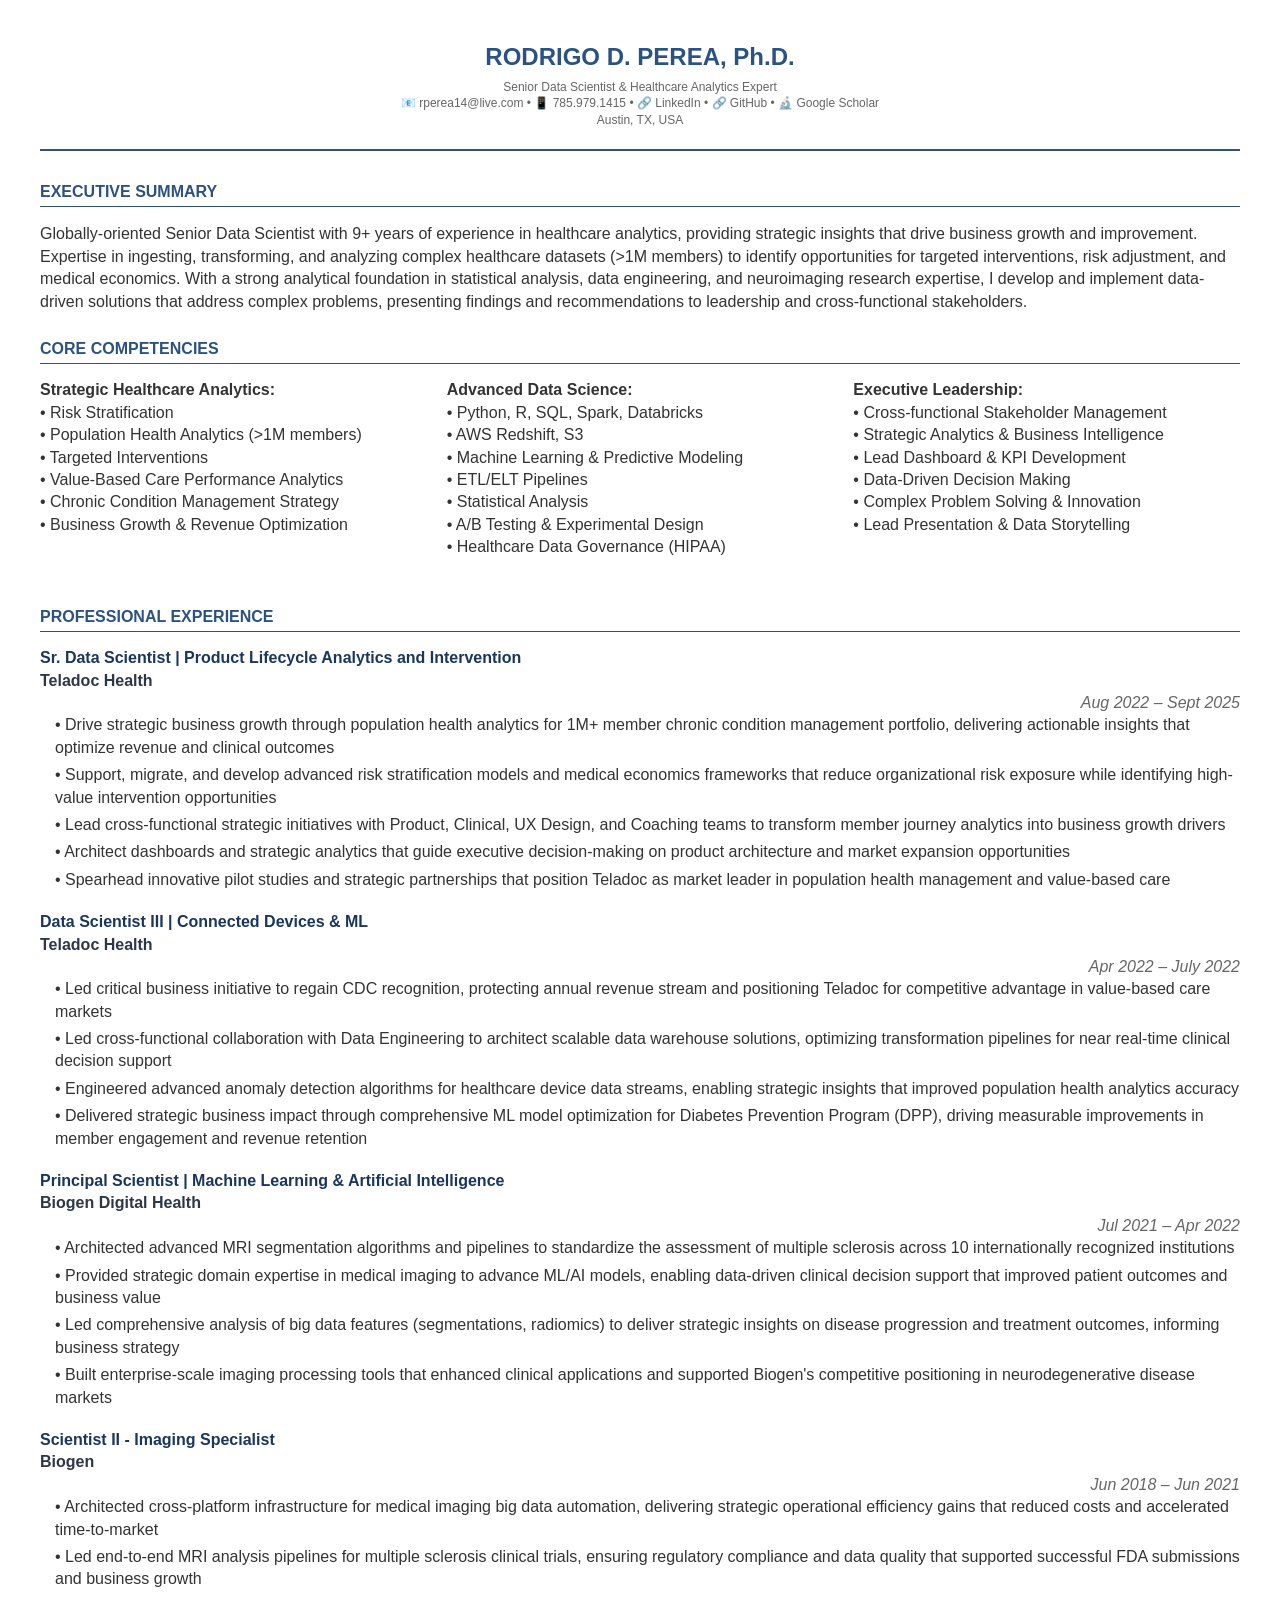
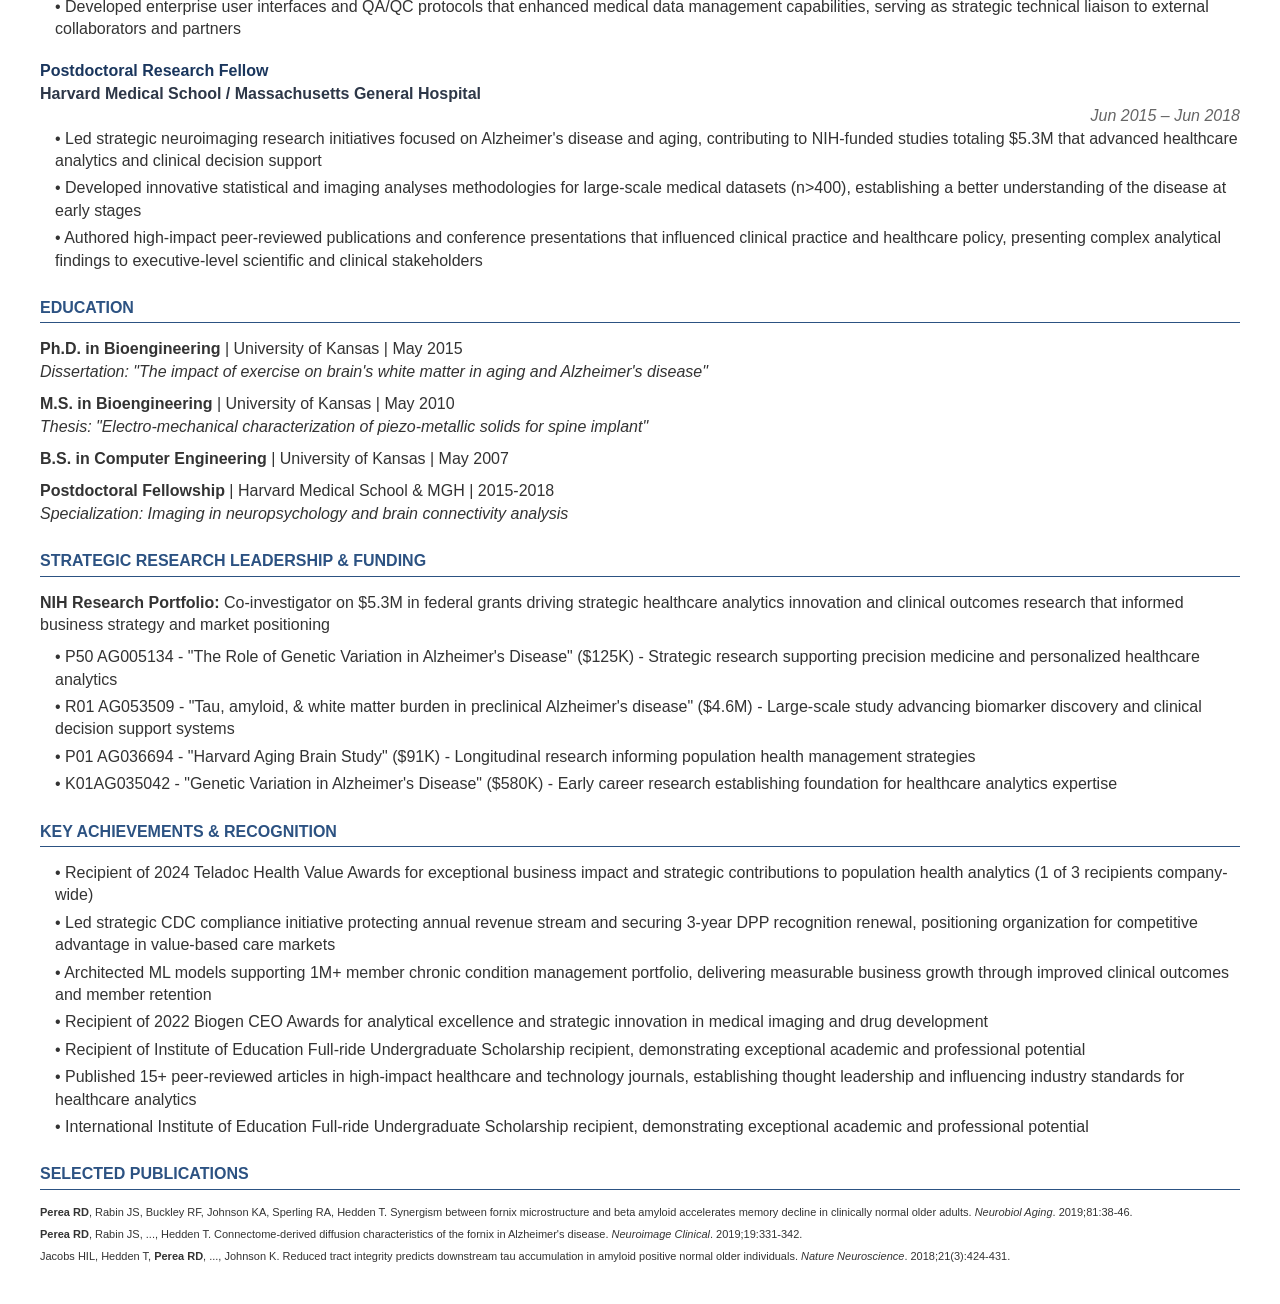
==== cv.html @ c9388a6c "Create cv.html" ====
<!DOCTYPE html>
<html>
<head>
    <meta charset="UTF-8">
    <style>
        body { font-family: Arial, sans-serif; margin: 40px; line-height: 1.4; color: #333; }
        .header { text-align: center; border-bottom: 2px solid #2c5282; padding-bottom: 20px; margin-bottom: 30px; }
        .name { font-size: 24px; font-weight: bold; color: #2c5282; margin-bottom: 5px; }
        .contact { font-size: 12px; color: #666; }
        .section { margin-bottom: 25px; }
        .section-title { font-size: 16px; font-weight: bold; color: #2c5282; border-bottom: 1px solid #2c5282; margin-bottom: 15px; padding-bottom: 3px; }
        .job-title { font-weight: bold; color: #1a365d; }
        .company { font-weight: bold; color: #2d3748; }
        .date { float: right; color: #666; font-style: italic; }
        .achievement { margin-left: 15px; margin-bottom: 5px; }
        .education-item { margin-bottom: 10px; }
        .skills-grid { display: flex; flex-wrap: wrap; gap: 20px; }
        .skill-category { flex: 1; min-width: 200px; }
    </style>
</head>
<body>
    <div class="header">
        <div class="name">RODRIGO D. PEREA, Ph.D.</div>
        <div class="contact">
            Senior Data Scientist & Healthcare Analytics Expert<br>
            📧 rperea14@live.com • 📱 785.979.1415 • <a href="https://www.linkedin.com/in/rperea" target="_blank" style="color: #666; text-decoration: none;">🔗 LinkedIn</a> • <a href="https://github.com/rperea14" target="_blank" style="color: #666; text-decoration: none;">🔗 GitHub</a> • <a href="https://scholar.google.com/citations?user=7rtswHUAAAAJ&hl=en" target="_blank" style="color: #666; text-decoration: none;">🔬 Google Scholar</a><br>
            Austin, TX, USA
        </div>
    </div>

    <div class="section">
        <div class="section-title">EXECUTIVE SUMMARY</div>
        <p>Globally-oriented Senior Data Scientist with 9+ years of experience in healthcare analytics, providing strategic insights that drive business growth and improvement. Expertise in ingesting, transforming, and analyzing complex healthcare datasets (>1M members) to identify opportunities for targeted interventions, risk adjustment, and medical economics. With a strong analytical foundation in statistical analysis, data engineering, and neuroimaging research expertise, I develop and implement data-driven solutions that address complex problems, presenting findings and recommendations to leadership and cross-functional stakeholders.</p>
    </div>

    <div class="section">
        <div class="section-title">CORE COMPETENCIES</div>
        <div class="skills-grid">
            <div class="skill-category">
                <strong>Strategic Healthcare Analytics:</strong><br>
                • Risk Stratification<br>
                • Population Health Analytics (>1M members)<br>
                • Targeted Interventions<br>
                • Value-Based Care Performance Analytics<br>
                • Chronic Condition Management Strategy<br>
                • Business Growth & Revenue Optimization
            </div>
            <div class="skill-category">
                <strong>Advanced Data Science:</strong><br>
                • Python, R, SQL, Spark, Databricks<br>
                • AWS Redshift, S3<br>
                • Machine Learning & Predictive Modeling<br>
                • ETL/ELT Pipelines<br>
                • Statistical Analysis<br>
                • A/B Testing & Experimental Design<br>
                • Healthcare Data Governance (HIPAA)
            </div>
            <div class="skill-category">
                <strong>Executive Leadership:</strong><br>
                • Cross-functional Stakeholder Management<br>
                • Strategic Analytics & Business Intelligence<br>
                • Lead Dashboard & KPI Development<br>
                • Data-Driven Decision Making<br>
                • Complex Problem Solving & Innovation<br>
                • Lead Presentation & Data Storytelling
            </div>
        </div>
        <br></vr>
    </div>

    <div class="section">
        <div class="section-title">PROFESSIONAL EXPERIENCE</div>

        <div style="margin-bottom: 20px;">
            <div class="job-title">Sr. Data Scientist | Product Lifecycle Analytics and Intervention</div>
            <div class="company">Teladoc Health</div>
            <div class="date">Aug 2022 – Sept 2025</div>
            <div style="clear: both;"></div>
            <div class="achievement">• Drive strategic business growth through population health analytics for 1M+ member chronic condition management portfolio, delivering actionable insights that optimize revenue and clinical outcomes</div>
            <div class="achievement">• Support, migrate, and develop advanced risk stratification models and medical economics frameworks that reduce organizational risk exposure while identifying high-value intervention opportunities</div>
            <div class="achievement">• Lead cross-functional strategic initiatives with Product, Clinical, UX Design, and Coaching teams to transform member journey analytics into business growth drivers</div>
            <div class="achievement">• Architect dashboards and strategic analytics that guide executive decision-making on product architecture and market expansion opportunities</div>
            <div class="achievement">• Spearhead innovative pilot studies and strategic partnerships that position Teladoc as market leader in population health management and value-based care</div>
        </div>

        <div style="margin-bottom: 20px;">
            <div class="job-title">Data Scientist III | Connected Devices & ML</div>
            <div class="company">Teladoc Health</div>
            <div class="date">Apr 2022 – July 2022</div>
            <div style="clear: both;"></div>
            <div class="achievement">• Led critical business initiative to regain CDC recognition, protecting annual revenue stream and positioning Teladoc for competitive advantage in value-based care markets</div>
            <div class="achievement">• Led cross-functional collaboration with Data Engineering to architect scalable data warehouse solutions, optimizing transformation pipelines for near real-time clinical decision support</div>
            <div class="achievement">• Engineered advanced anomaly detection algorithms for healthcare device data streams, enabling strategic insights that improved population health analytics accuracy</div>
            <div class="achievement">• Delivered strategic business impact through comprehensive ML model optimization for Diabetes Prevention Program (DPP), driving measurable improvements in member engagement and revenue retention</div>
        </div>

        <div style="margin-bottom: 20px;">
            <div class="job-title">Principal Scientist | Machine Learning & Artificial Intelligence</div>
            <div class="company">Biogen Digital Health</div>
            <div class="date">Jul 2021 – Apr 2022</div>
            <div style="clear: both;"></div>
            <div class="achievement">• Architected advanced MRI segmentation algorithms and pipelines to standardize the assessment of multiple sclerosis across 10 internationally recognized institutions</div>
            <div class="achievement">• Provided strategic domain expertise in medical imaging to advance ML/AI models, enabling data-driven clinical decision support that improved patient outcomes and business value</div>
            <div class="achievement">• Led comprehensive analysis of big data features (segmentations, radiomics) to deliver strategic insights on disease progression and treatment outcomes, informing business strategy</div>
            <div class="achievement">• Built enterprise-scale imaging processing tools that enhanced clinical applications and supported Biogen's competitive positioning in neurodegenerative disease markets</div>
        </div>

        <div style="margin-bottom: 20px;">
            <div class="job-title">Scientist II - Imaging Specialist</div>
            <div class="company">Biogen</div>
            <div class="date">Jun 2018 – Jun 2021</div>
            <div style="clear: both;"></div>
            <div class="achievement">• Architected cross-platform infrastructure for medical imaging big data automation, delivering strategic operational efficiency gains that reduced costs and accelerated time-to-market</div>
            <div class="achievement">• Led end-to-end MRI analysis pipelines for multiple sclerosis clinical trials, ensuring regulatory compliance and data quality that supported successful FDA submissions and business growth</div>
            <div class="achievement">• Developed enterprise user interfaces and QA/QC protocols that enhanced medical data management capabilities, serving as strategic technical liaison to external collaborators and partners</div>
        </div>

        <div style="margin-bottom: 20px;">
            <div class="job-title">Postdoctoral Research Fellow</div>
            <div class="company">Harvard Medical School / Massachusetts General Hospital</div>
            <div class="date">Jun 2015 – Jun 2018</div>
            <div style="clear: both;"></div>
            <div class="achievement">• Led strategic neuroimaging research initiatives focused on Alzheimer's disease and aging, contributing to NIH-funded studies totaling $5.3M that advanced healthcare analytics and clinical decision support</div>
            <div class="achievement">• Developed innovative statistical and imaging analyses methodologies for large-scale medical datasets (n>400), establishing a better understanding of the disease at early stages</div>
            <div class="achievement">• Authored high-impact peer-reviewed publications and conference presentations that influenced clinical practice and healthcare policy, presenting complex analytical findings to executive-level scientific and clinical stakeholders</div>
        </div>
    </div>

    <div class="section">
        <div class="section-title">EDUCATION</div>
        <div class="education-item">
            <strong>Ph.D. in Bioengineering</strong> | University of Kansas | May 2015<br>
            <em>Dissertation: "The impact of exercise on brain's white matter in aging and Alzheimer's disease"</em>
        </div>
        <div class="education-item">
            <strong>M.S. in Bioengineering</strong> | University of Kansas | May 2010<br>
            <em>Thesis: "Electro-mechanical characterization of piezo-metallic solids for spine implant"</em>
        </div>
        <div class="education-item">
            <strong>B.S. in Computer Engineering</strong> | University of Kansas | May 2007
        </div>
        <div class="education-item">
            <strong>Postdoctoral Fellowship</strong> | Harvard Medical School & MGH | 2015-2018<br>
            <em>Specialization: Imaging in neuropsychology and brain connectivity analysis</em>
        </div>
    </div>

    <div class="section">
        <div class="section-title">STRATEGIC RESEARCH LEADERSHIP & FUNDING</div>
        <div style="margin-bottom: 10px;">
            <strong>NIH Research Portfolio:</strong> Co-investigator on $5.3M in federal grants driving strategic healthcare analytics innovation and clinical outcomes research that informed business strategy and market positioning
        </div>
        <div class="achievement">• P50 AG005134 - "The Role of Genetic Variation in Alzheimer's Disease" ($125K) - Strategic research supporting precision medicine and personalized healthcare analytics</div>
        <div class="achievement">• R01 AG053509 - "Tau, amyloid, & white matter burden in preclinical Alzheimer's disease" ($4.6M) - Large-scale study advancing biomarker discovery and clinical decision support systems</div>
        <div class="achievement">• P01 AG036694 - "Harvard Aging Brain Study" ($91K) - Longitudinal research informing population health management strategies</div>
        <div class="achievement">• K01AG035042 - "Genetic Variation in Alzheimer's Disease" ($580K) - Early career research establishing foundation for healthcare analytics expertise</div>
    </div>

    <div class="section">
        <div class="section-title">KEY ACHIEVEMENTS & RECOGNITION</div>
        <div class="achievement">• Recipient of 2024 Teladoc Health Value Awards for exceptional business impact and strategic contributions to population health analytics (1 of 3 recipients company-wide)</div>
        <div class="achievement">• Led strategic CDC compliance initiative protecting annual revenue stream and securing 3-year DPP recognition renewal, positioning organization for competitive advantage in value-based care markets</div>
        <div class="achievement">• Architected ML models supporting 1M+ member chronic condition management portfolio, delivering measurable business growth through improved clinical outcomes and member retention</div>
        <div class="achievement">• Recipient of 2022 Biogen CEO Awards for analytical excellence and strategic innovation in medical imaging and drug development</div>
        <div class="achievement">• Recipient of  Institute of Education Full-ride Undergraduate Scholarship recipient, demonstrating exceptional academic and professional potential</div>
        <div class="achievement">• Published 15+ peer-reviewed articles in high-impact healthcare and technology journals, establishing thought leadership and influencing industry standards for healthcare analytics</div>        
        <div class="achievement">• International Institute of Education Full-ride Undergraduate Scholarship recipient, demonstrating exceptional academic and professional potential</div>
    </div>

    <div class="section">
        <div class="section-title">SELECTED PUBLICATIONS</div>
        <div style="font-size: 11px; line-height: 1.3;">
            <div style="margin-bottom: 8px;"> <strong>Perea RD</strong>, Rabin JS, Buckley RF, Johnson KA, Sperling RA, Hedden T. Synergism between fornix microstructure and beta amyloid accelerates memory decline in clinically normal older adults. <em>Neurobiol Aging</em>. 2019;81:38-46.</div>
            <div style="margin-bottom: 8px;"><strong>Perea RD</strong>, Rabin JS, ..., Hedden T. Connectome-derived diffusion characteristics of the fornix in Alzheimer's disease. <em>Neuroimage Clinical</em>. 2019;19:331-342.</div>
            <div style="margin-bottom: 8px;">Jacobs HIL, Hedden T, <strong>Perea RD</strong>, ..., Johnson K. Reduced tract integrity predicts downstream tau accumulation in amyloid positive normal older individuals. <em>Nature Neuroscience</em>. 2018;21(3):424-431.</div>
        </div>
    </div>

</body>
</html>
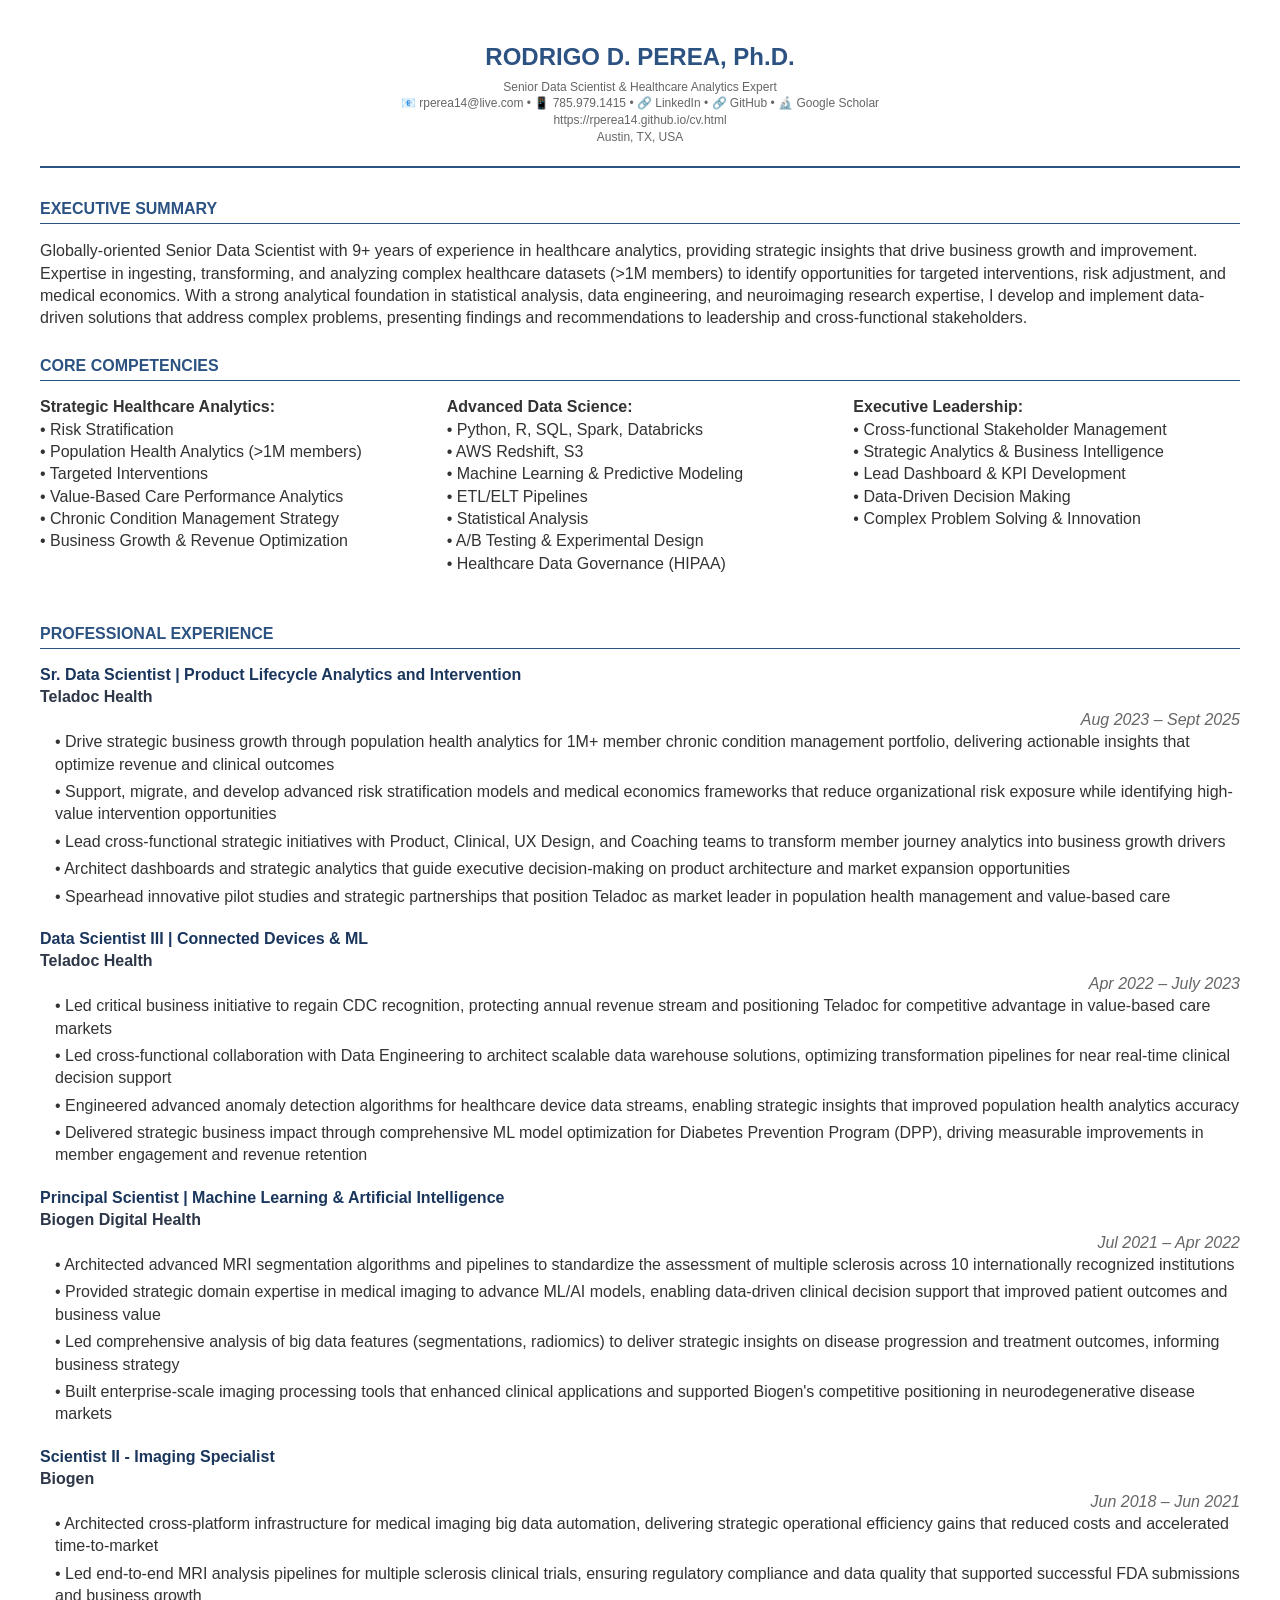
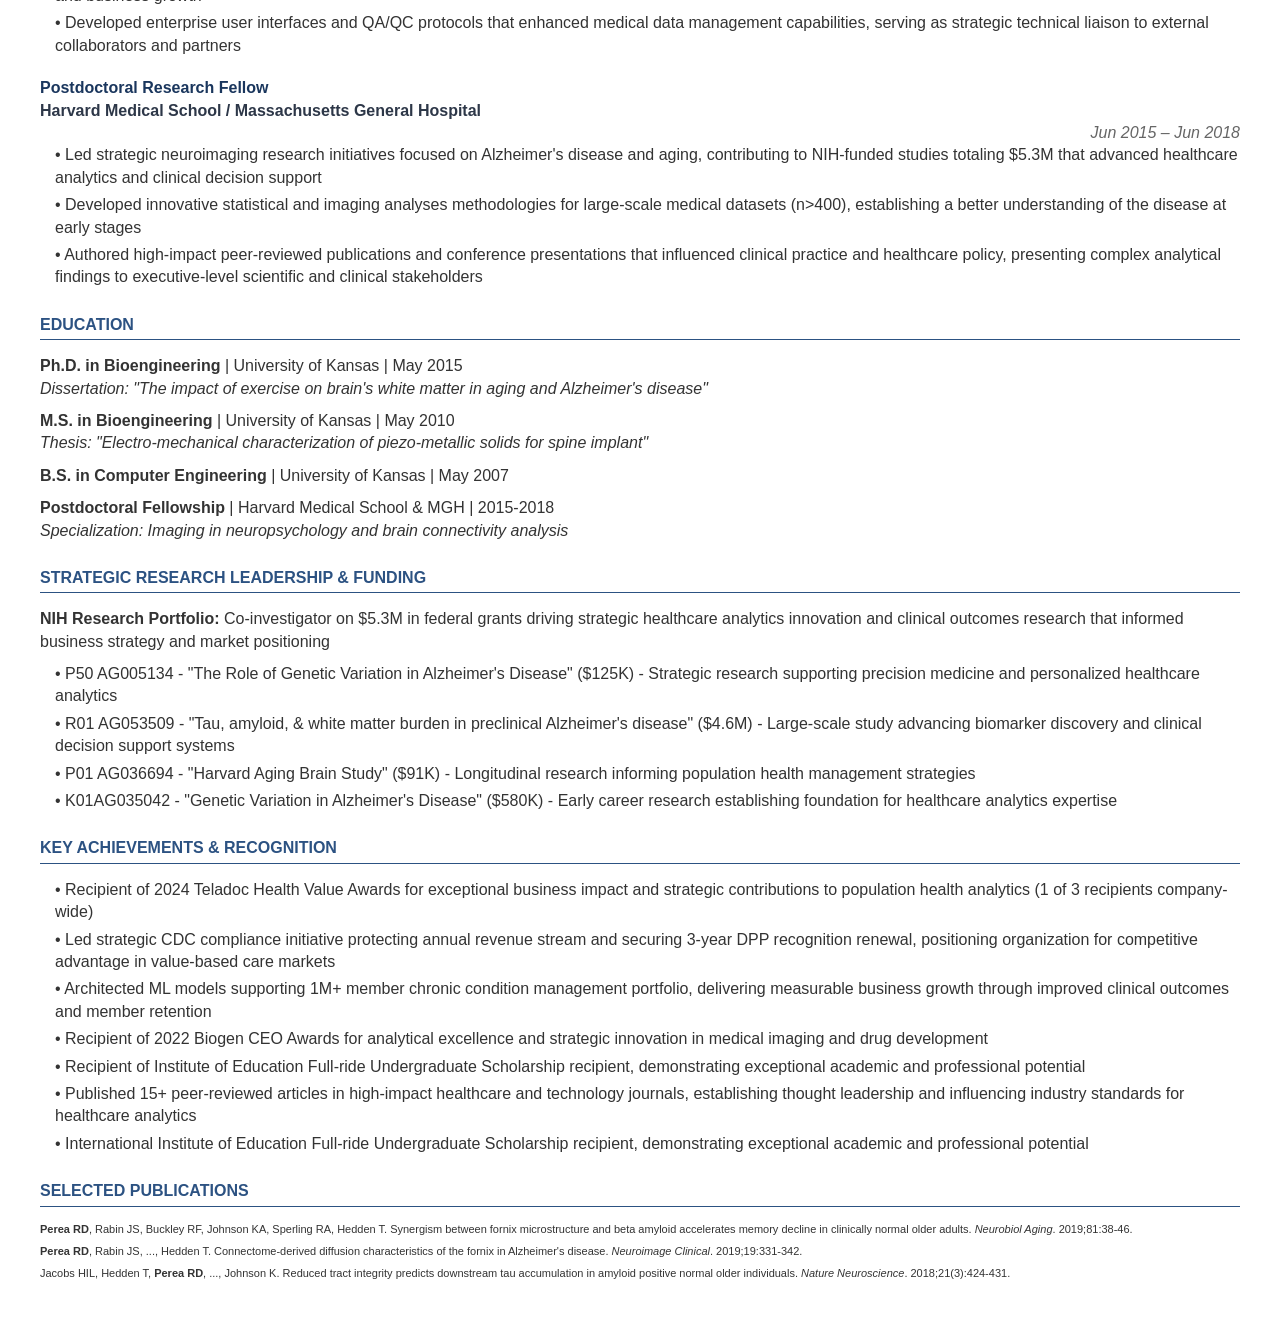
==== commit e38c50c0: "Update cv.html" ====
--- a/cv.html
+++ b/cv.html
@@ -24,7 +24,7 @@
         <div class="contact">
             Senior Data Scientist & Healthcare Analytics Expert<br>
             📧 rperea14@live.com • 📱 785.979.1415 • <a href="https://www.linkedin.com/in/rperea" target="_blank" style="color: #666; text-decoration: none;">🔗 LinkedIn</a> • <a href="https://github.com/rperea14" target="_blank" style="color: #666; text-decoration: none;">🔗 GitHub</a> • <a href="https://scholar.google.com/citations?user=7rtswHUAAAAJ&hl=en" target="_blank" style="color: #666; text-decoration: none;">🔬 Google Scholar</a><br>
-            Austin, TX, USA
+            https://rperea14.github.io/cv.html <br> Austin, TX, USA
         </div>
     </div>
 
@@ -62,7 +62,6 @@
                 • Lead Dashboard & KPI Development<br>
                 • Data-Driven Decision Making<br>
                 • Complex Problem Solving & Innovation<br>
-                • Lead Presentation & Data Storytelling
             </div>
         </div>
         <br></vr>
@@ -74,7 +73,7 @@
         <div style="margin-bottom: 20px;">
             <div class="job-title">Sr. Data Scientist | Product Lifecycle Analytics and Intervention</div>
             <div class="company">Teladoc Health</div>
-            <div class="date">Aug 2022 – Sept 2025</div>
+            <div class="date">Aug 2023 – Sept 2025</div>
             <div style="clear: both;"></div>
             <div class="achievement">• Drive strategic business growth through population health analytics for 1M+ member chronic condition management portfolio, delivering actionable insights that optimize revenue and clinical outcomes</div>
             <div class="achievement">• Support, migrate, and develop advanced risk stratification models and medical economics frameworks that reduce organizational risk exposure while identifying high-value intervention opportunities</div>
@@ -86,7 +85,7 @@
         <div style="margin-bottom: 20px;">
             <div class="job-title">Data Scientist III | Connected Devices & ML</div>
             <div class="company">Teladoc Health</div>
-            <div class="date">Apr 2022 – July 2022</div>
+            <div class="date">Apr 2022 – July 2023</div>
             <div style="clear: both;"></div>
             <div class="achievement">• Led critical business initiative to regain CDC recognition, protecting annual revenue stream and positioning Teladoc for competitive advantage in value-based care markets</div>
             <div class="achievement">• Led cross-functional collaboration with Data Engineering to architect scalable data warehouse solutions, optimizing transformation pipelines for near real-time clinical decision support</div>
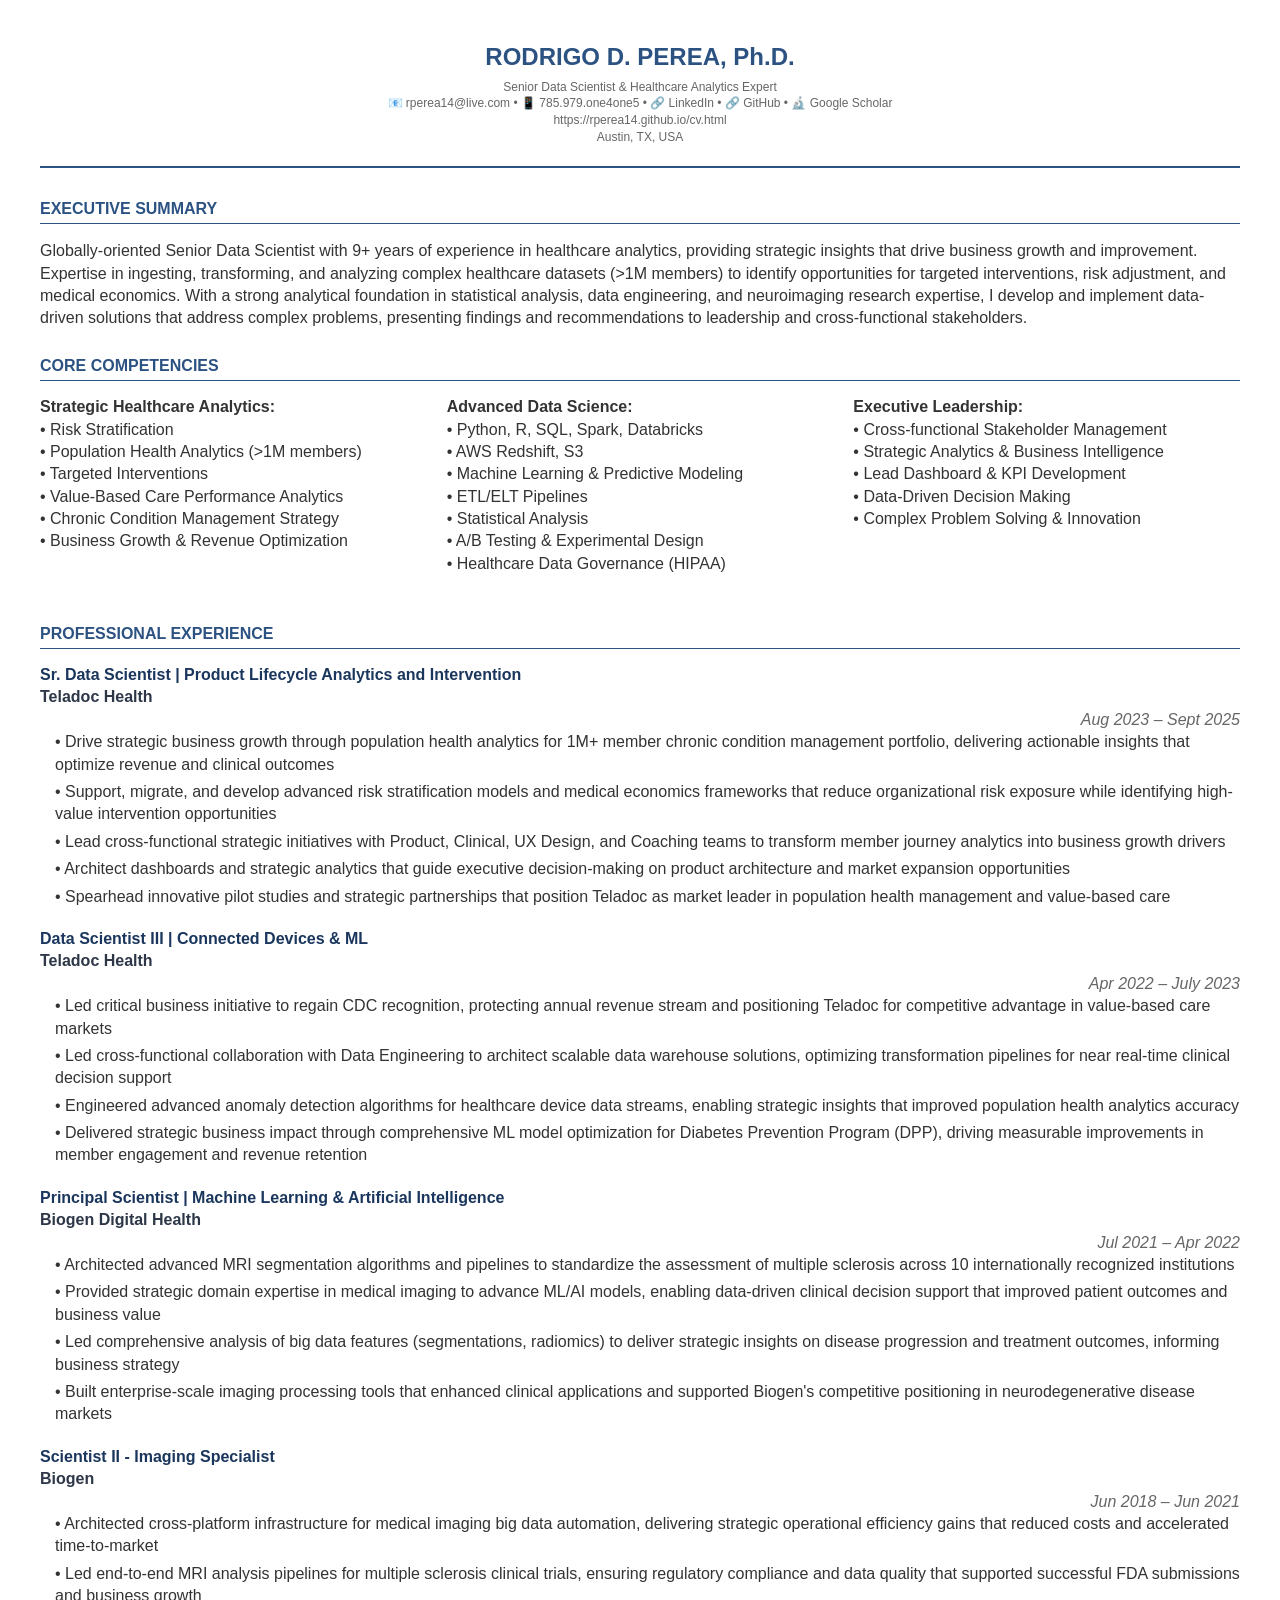
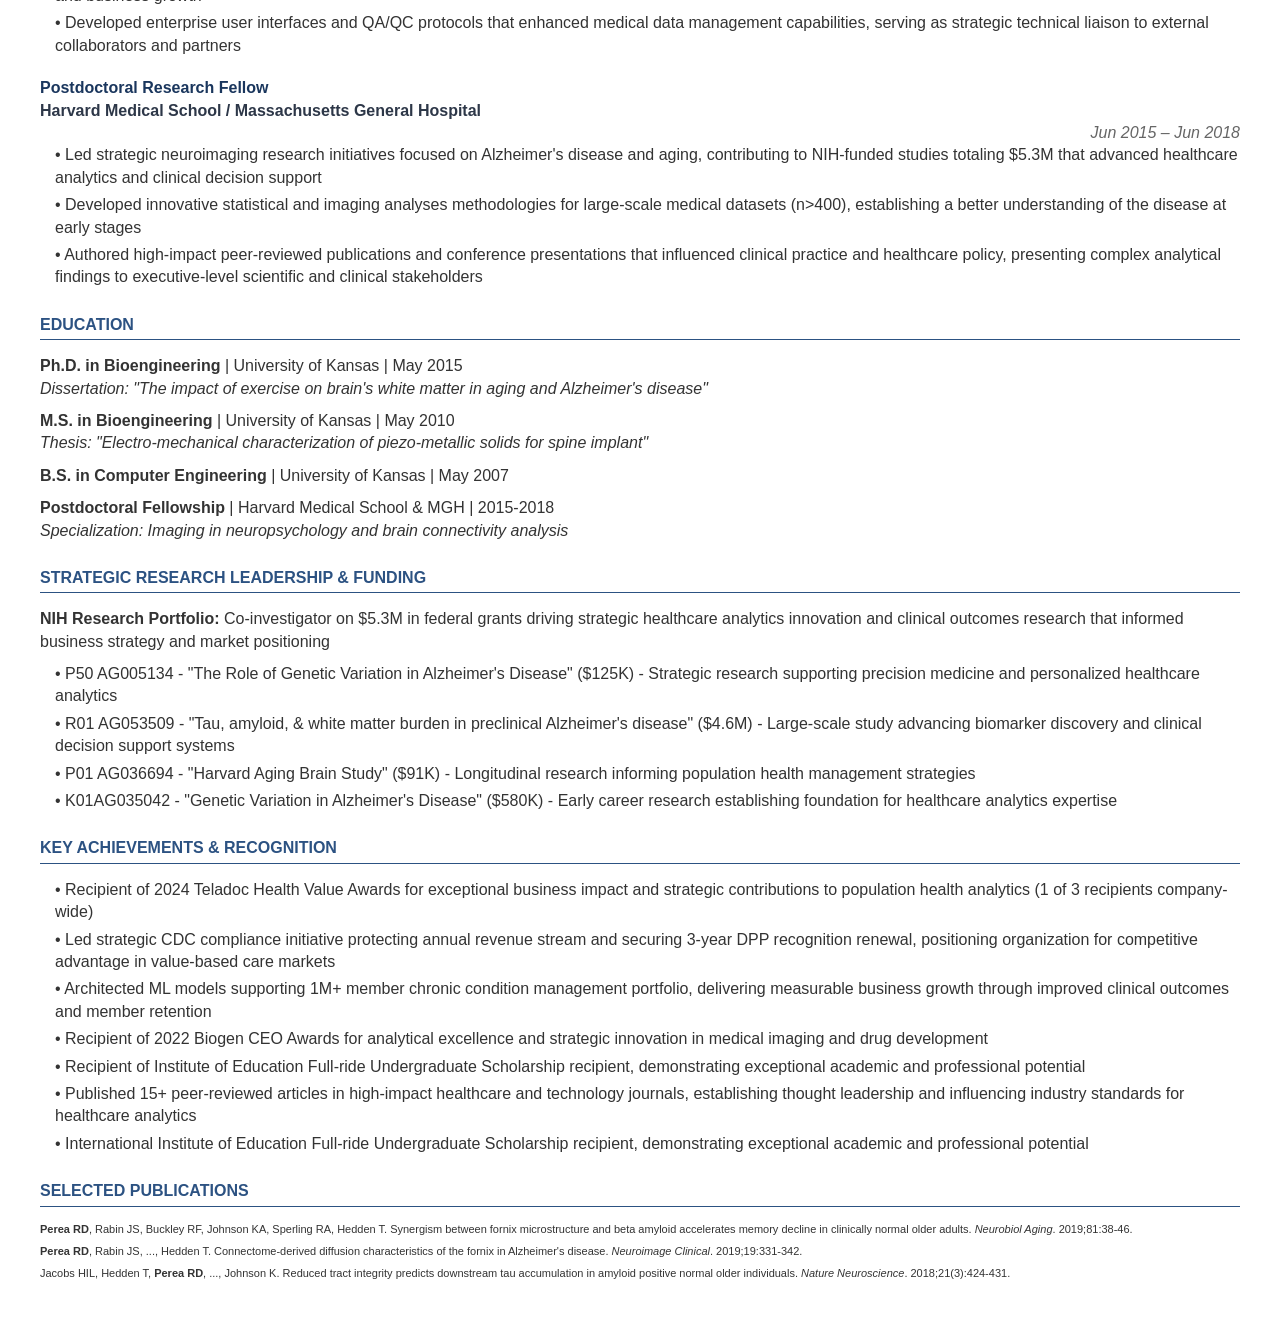
==== commit 7c717593: "added pdf mod phonenumber" ====
--- a/cv.html
+++ b/cv.html
@@ -23,7 +23,7 @@
         <div class="name">RODRIGO D. PEREA, Ph.D.</div>
         <div class="contact">
             Senior Data Scientist & Healthcare Analytics Expert<br>
-            📧 rperea14@live.com • 📱 785.979.1415 • <a href="https://www.linkedin.com/in/rperea" target="_blank" style="color: #666; text-decoration: none;">🔗 LinkedIn</a> • <a href="https://github.com/rperea14" target="_blank" style="color: #666; text-decoration: none;">🔗 GitHub</a> • <a href="https://scholar.google.com/citations?user=7rtswHUAAAAJ&hl=en" target="_blank" style="color: #666; text-decoration: none;">🔬 Google Scholar</a><br>
+            📧 rperea14@live.com • 📱 785.979.one4one5 • <a href="https://www.linkedin.com/in/rperea" target="_blank" style="color: #666; text-decoration: none;">🔗 LinkedIn</a> • <a href="https://github.com/rperea14" target="_blank" style="color: #666; text-decoration: none;">🔗 GitHub</a> • <a href="https://scholar.google.com/citations?user=7rtswHUAAAAJ&hl=en" target="_blank" style="color: #666; text-decoration: none;">🔬 Google Scholar</a><br>
             https://rperea14.github.io/cv.html <br> Austin, TX, USA
         </div>
     </div>
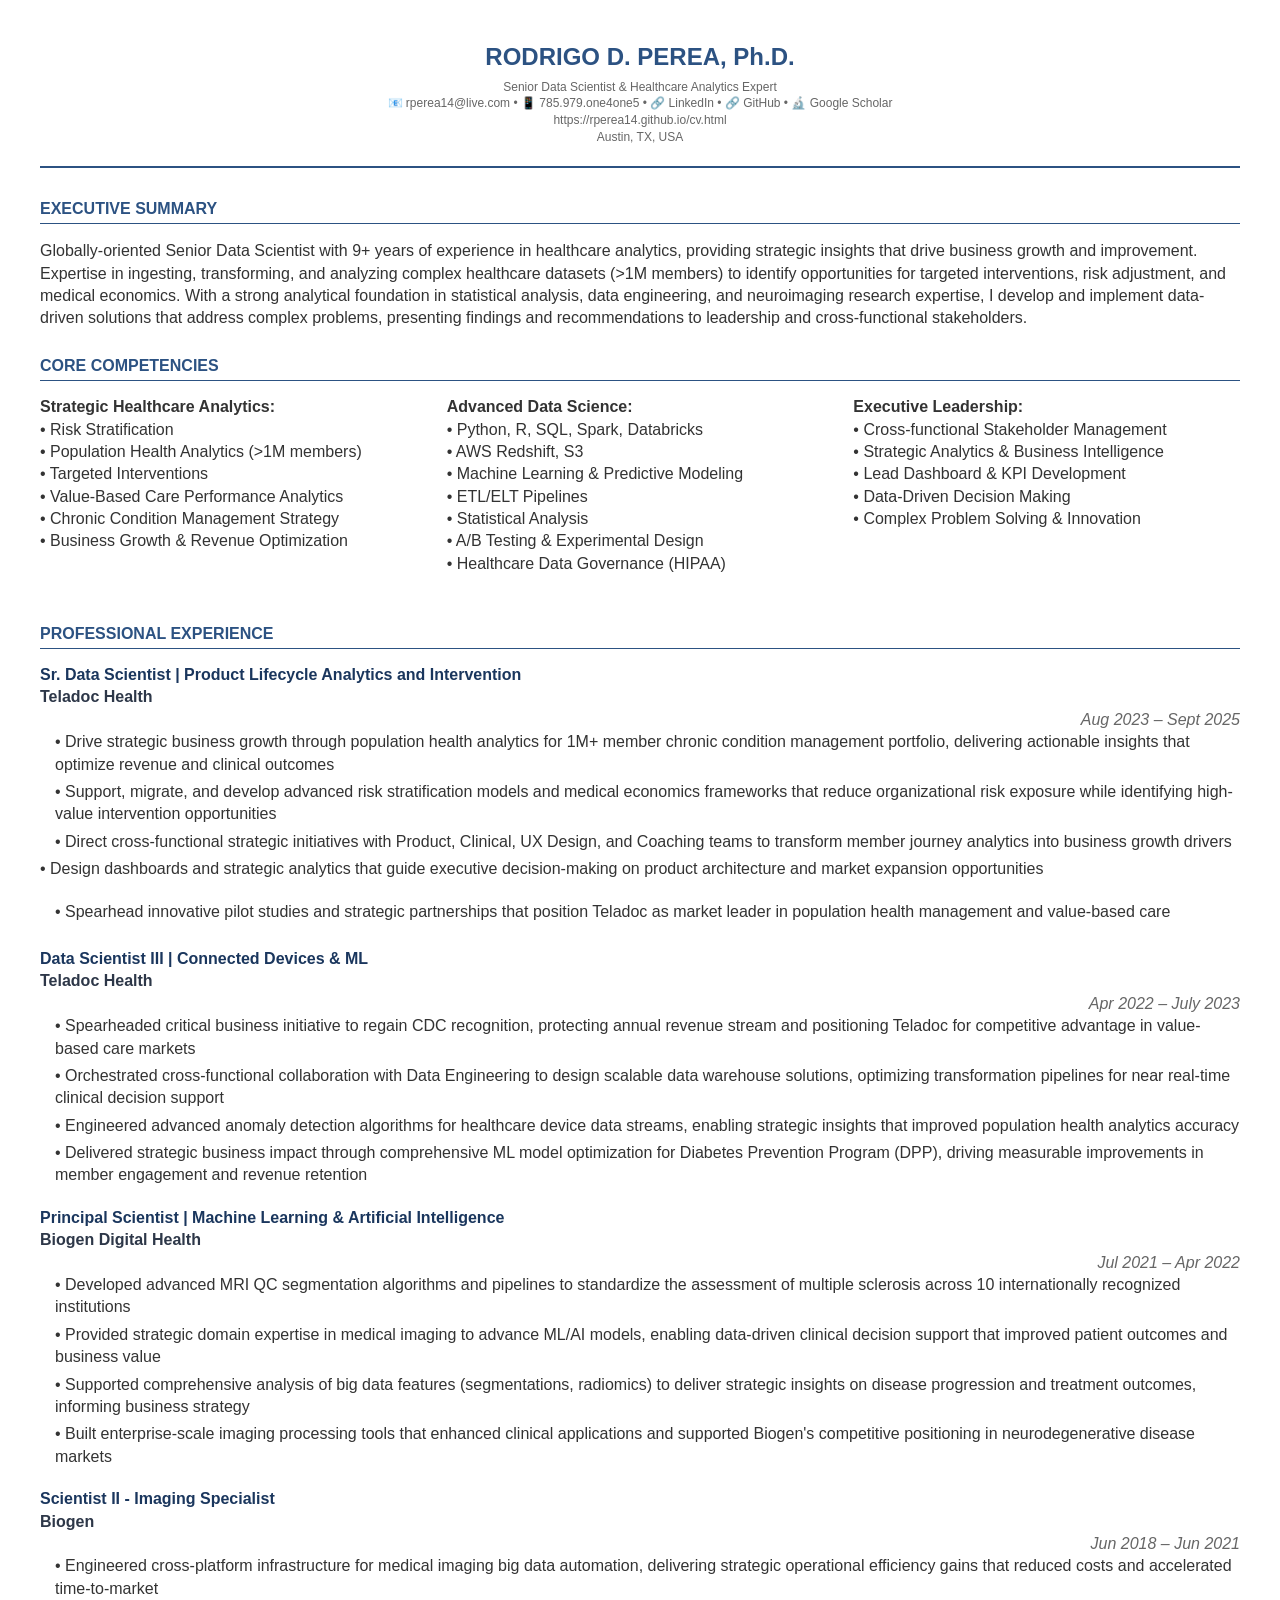
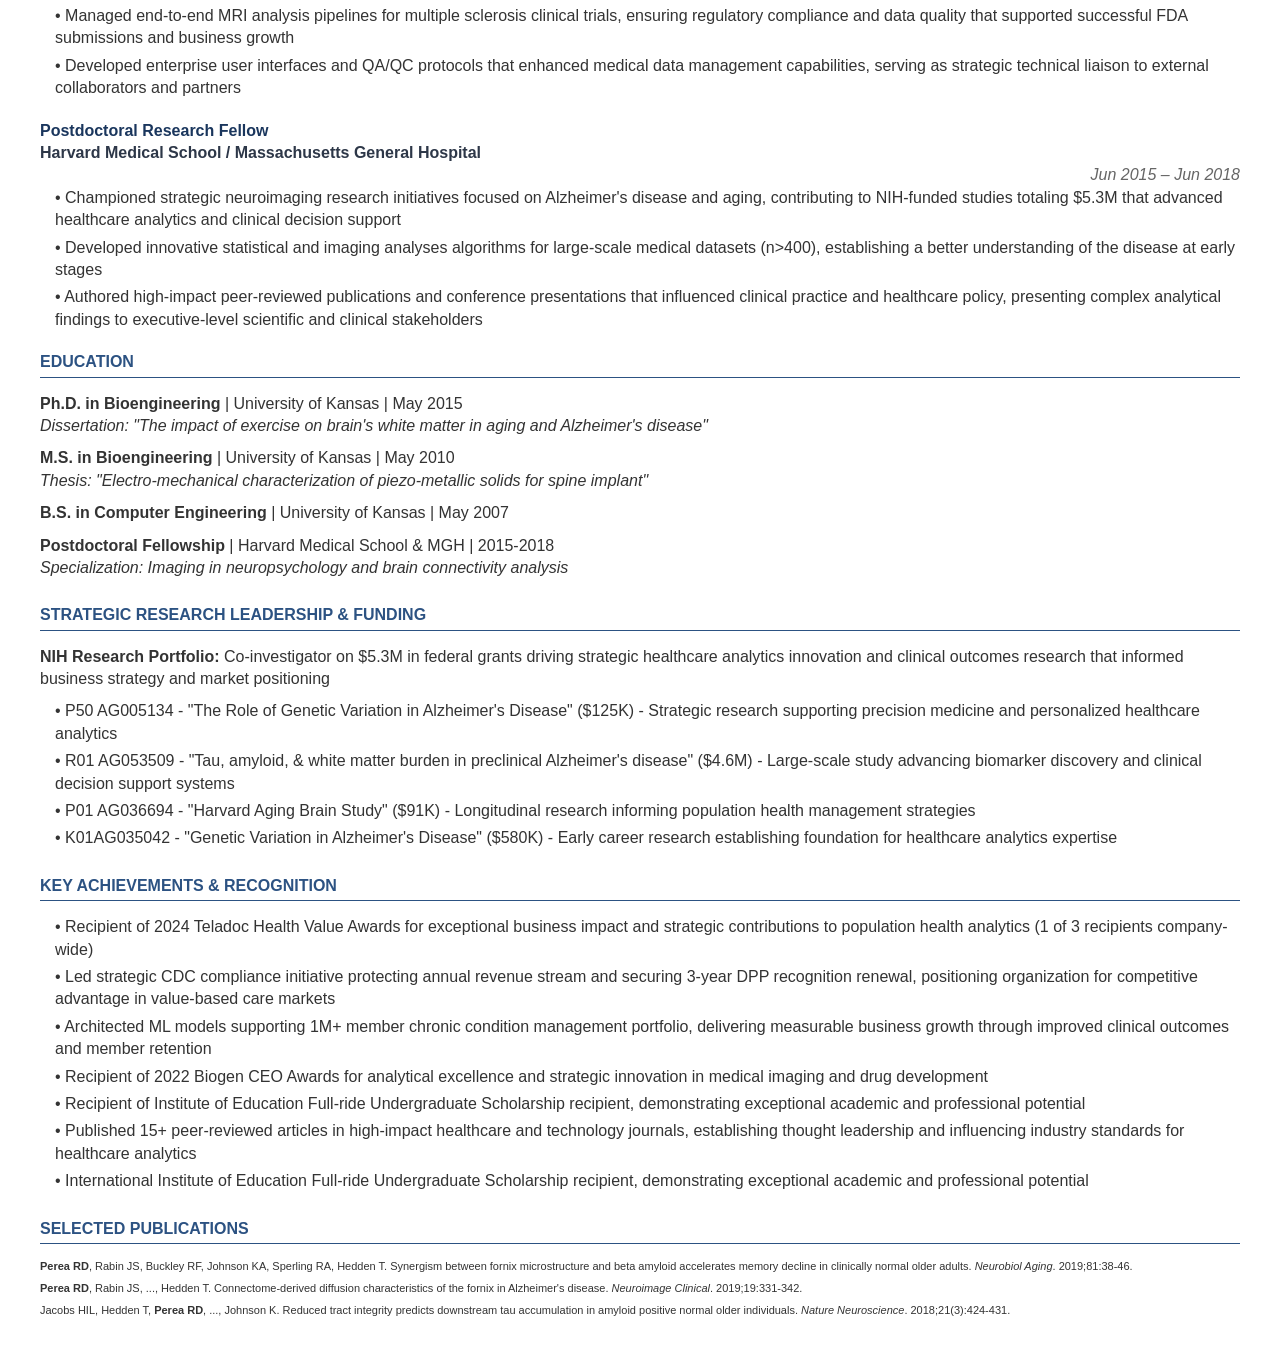
==== commit dd51cf3e: "Update cv.html" ====
--- a/cv.html
+++ b/cv.html
@@ -77,8 +77,8 @@
             <div style="clear: both;"></div>
             <div class="achievement">• Drive strategic business growth through population health analytics for 1M+ member chronic condition management portfolio, delivering actionable insights that optimize revenue and clinical outcomes</div>
             <div class="achievement">• Support, migrate, and develop advanced risk stratification models and medical economics frameworks that reduce organizational risk exposure while identifying high-value intervention opportunities</div>
-            <div class="achievement">• Lead cross-functional strategic initiatives with Product, Clinical, UX Design, and Coaching teams to transform member journey analytics into business growth drivers</div>
-            <div class="achievement">• Architect dashboards and strategic analytics that guide executive decision-making on product architecture and market expansion opportunities</div>
+            <div class="achievement">• Direct cross-functional strategic initiatives with Product, Clinical, UX Design, and Coaching teams to transform member journey analytics into business growth drivers</div>
+            <parameter name="achievement">• Design dashboards and strategic analytics that guide executive decision-making on product architecture and market expansion opportunities</div>
             <div class="achievement">• Spearhead innovative pilot studies and strategic partnerships that position Teladoc as market leader in population health management and value-based care</div>
         </div>
 
@@ -87,8 +87,8 @@
             <div class="company">Teladoc Health</div>
             <div class="date">Apr 2022 – July 2023</div>
             <div style="clear: both;"></div>
-            <div class="achievement">• Led critical business initiative to regain CDC recognition, protecting annual revenue stream and positioning Teladoc for competitive advantage in value-based care markets</div>
-            <div class="achievement">• Led cross-functional collaboration with Data Engineering to architect scalable data warehouse solutions, optimizing transformation pipelines for near real-time clinical decision support</div>
+            <div class="achievement">• Spearheaded critical business initiative to regain CDC recognition, protecting annual revenue stream and positioning Teladoc for competitive advantage in value-based care markets</div>
+            <div class="achievement">• Orchestrated cross-functional collaboration with Data Engineering to design scalable data warehouse solutions, optimizing transformation pipelines for near real-time clinical decision support</div>
             <div class="achievement">• Engineered advanced anomaly detection algorithms for healthcare device data streams, enabling strategic insights that improved population health analytics accuracy</div>
             <div class="achievement">• Delivered strategic business impact through comprehensive ML model optimization for Diabetes Prevention Program (DPP), driving measurable improvements in member engagement and revenue retention</div>
         </div>
@@ -98,9 +98,9 @@
             <div class="company">Biogen Digital Health</div>
             <div class="date">Jul 2021 – Apr 2022</div>
             <div style="clear: both;"></div>
-            <div class="achievement">• Architected advanced MRI segmentation algorithms and pipelines to standardize the assessment of multiple sclerosis across 10 internationally recognized institutions</div>
+            <div class="achievement">• Developed advanced MRI QC segmentation algorithms and pipelines to standardize the assessment of multiple sclerosis across 10 internationally recognized institutions</div>
             <div class="achievement">• Provided strategic domain expertise in medical imaging to advance ML/AI models, enabling data-driven clinical decision support that improved patient outcomes and business value</div>
-            <div class="achievement">• Led comprehensive analysis of big data features (segmentations, radiomics) to deliver strategic insights on disease progression and treatment outcomes, informing business strategy</div>
+            <div class="achievement">• Supported comprehensive analysis of big data features (segmentations, radiomics) to deliver strategic insights on disease progression and treatment outcomes, informing business strategy</div>
             <div class="achievement">• Built enterprise-scale imaging processing tools that enhanced clinical applications and supported Biogen's competitive positioning in neurodegenerative disease markets</div>
         </div>
 
@@ -109,8 +109,8 @@
             <div class="company">Biogen</div>
             <div class="date">Jun 2018 – Jun 2021</div>
             <div style="clear: both;"></div>
-            <div class="achievement">• Architected cross-platform infrastructure for medical imaging big data automation, delivering strategic operational efficiency gains that reduced costs and accelerated time-to-market</div>
-            <div class="achievement">• Led end-to-end MRI analysis pipelines for multiple sclerosis clinical trials, ensuring regulatory compliance and data quality that supported successful FDA submissions and business growth</div>
+            <div class="achievement">• Engineered cross-platform infrastructure for medical imaging big data automation, delivering strategic operational efficiency gains that reduced costs and accelerated time-to-market</div>
+            <div class="achievement">• Managed end-to-end MRI analysis pipelines for multiple sclerosis clinical trials, ensuring regulatory compliance and data quality that supported successful FDA submissions and business growth</div>
             <div class="achievement">• Developed enterprise user interfaces and QA/QC protocols that enhanced medical data management capabilities, serving as strategic technical liaison to external collaborators and partners</div>
         </div>
 
@@ -119,8 +119,8 @@
             <div class="company">Harvard Medical School / Massachusetts General Hospital</div>
             <div class="date">Jun 2015 – Jun 2018</div>
             <div style="clear: both;"></div>
-            <div class="achievement">• Led strategic neuroimaging research initiatives focused on Alzheimer's disease and aging, contributing to NIH-funded studies totaling $5.3M that advanced healthcare analytics and clinical decision support</div>
-            <div class="achievement">• Developed innovative statistical and imaging analyses methodologies for large-scale medical datasets (n>400), establishing a better understanding of the disease at early stages</div>
+            <div class="achievement">• Championed strategic neuroimaging research initiatives focused on Alzheimer's disease and aging, contributing to NIH-funded studies totaling $5.3M that advanced healthcare analytics and clinical decision support</div>
+            <div class="achievement">• Developed innovative statistical and imaging analyses algorithms  for large-scale medical datasets (n>400), establishing a better understanding of the disease at early stages</div>
             <div class="achievement">• Authored high-impact peer-reviewed publications and conference presentations that influenced clinical practice and healthcare policy, presenting complex analytical findings to executive-level scientific and clinical stakeholders</div>
         </div>
     </div>
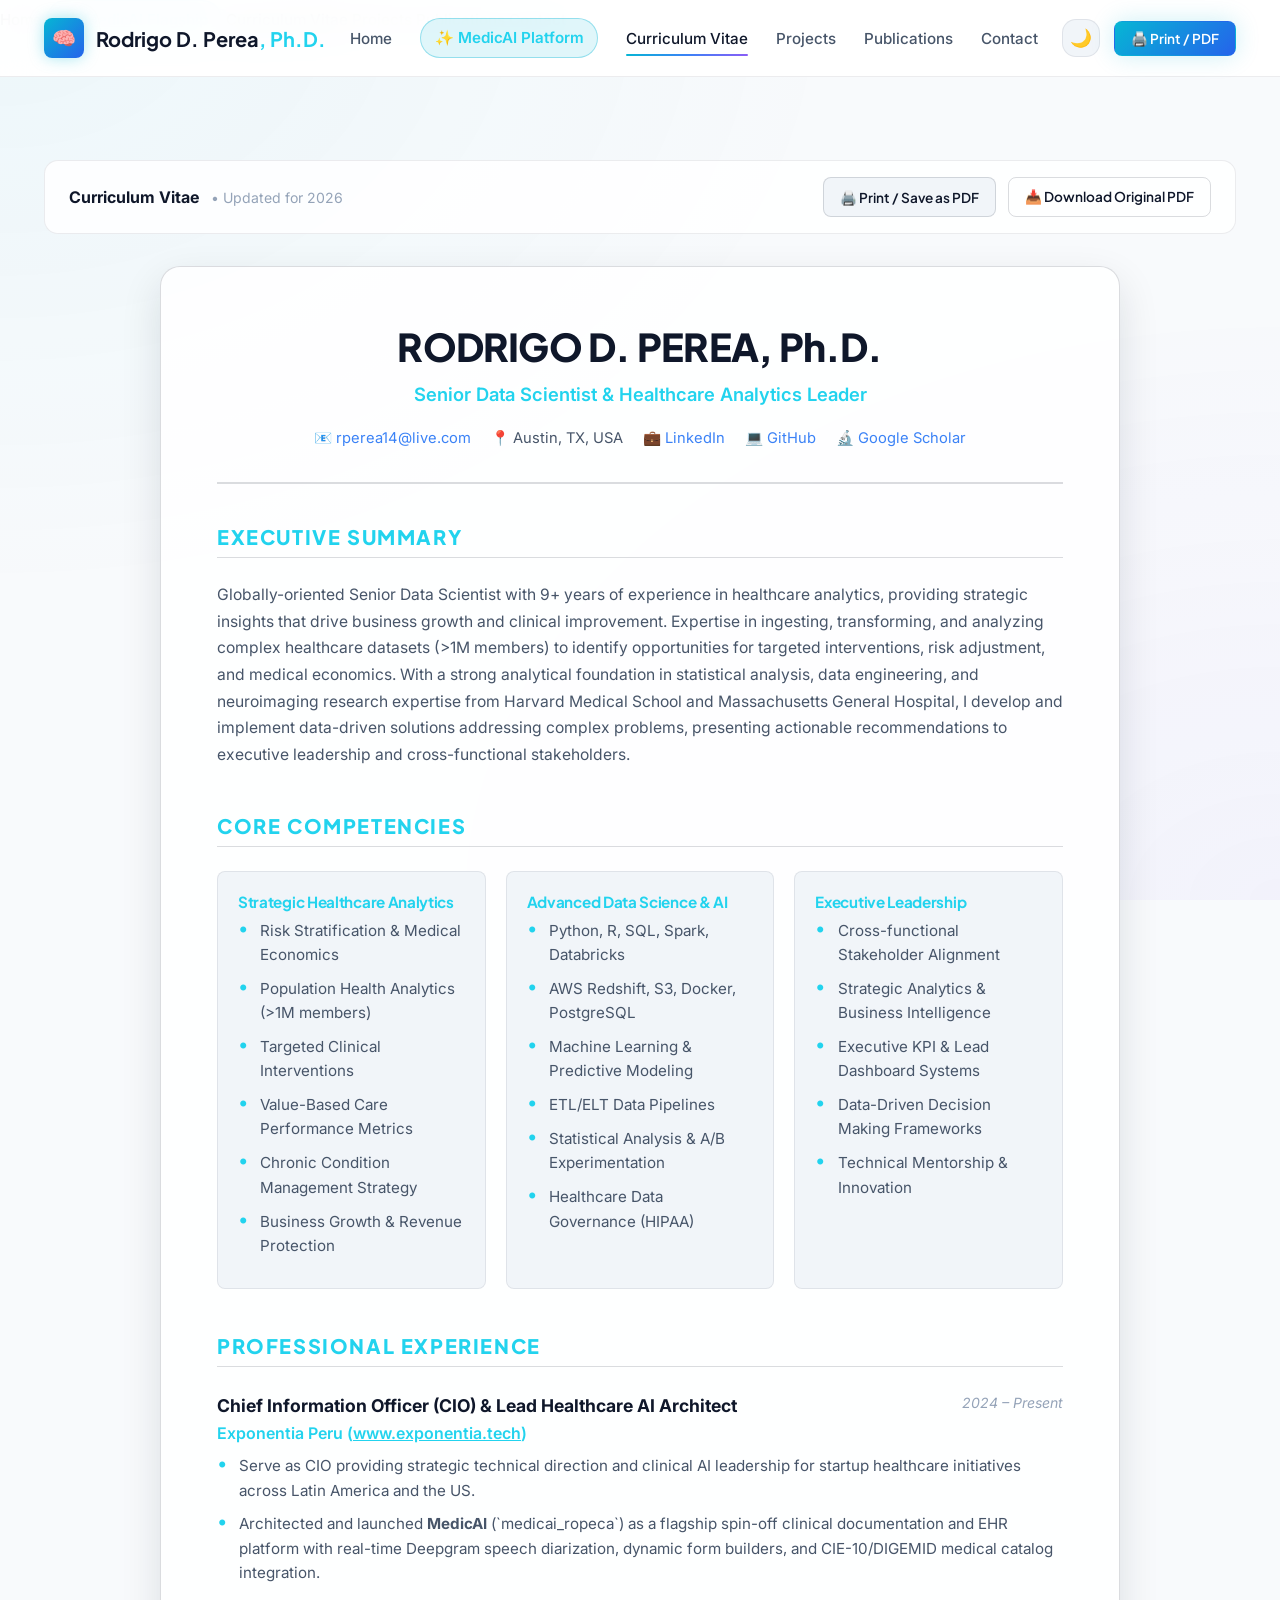
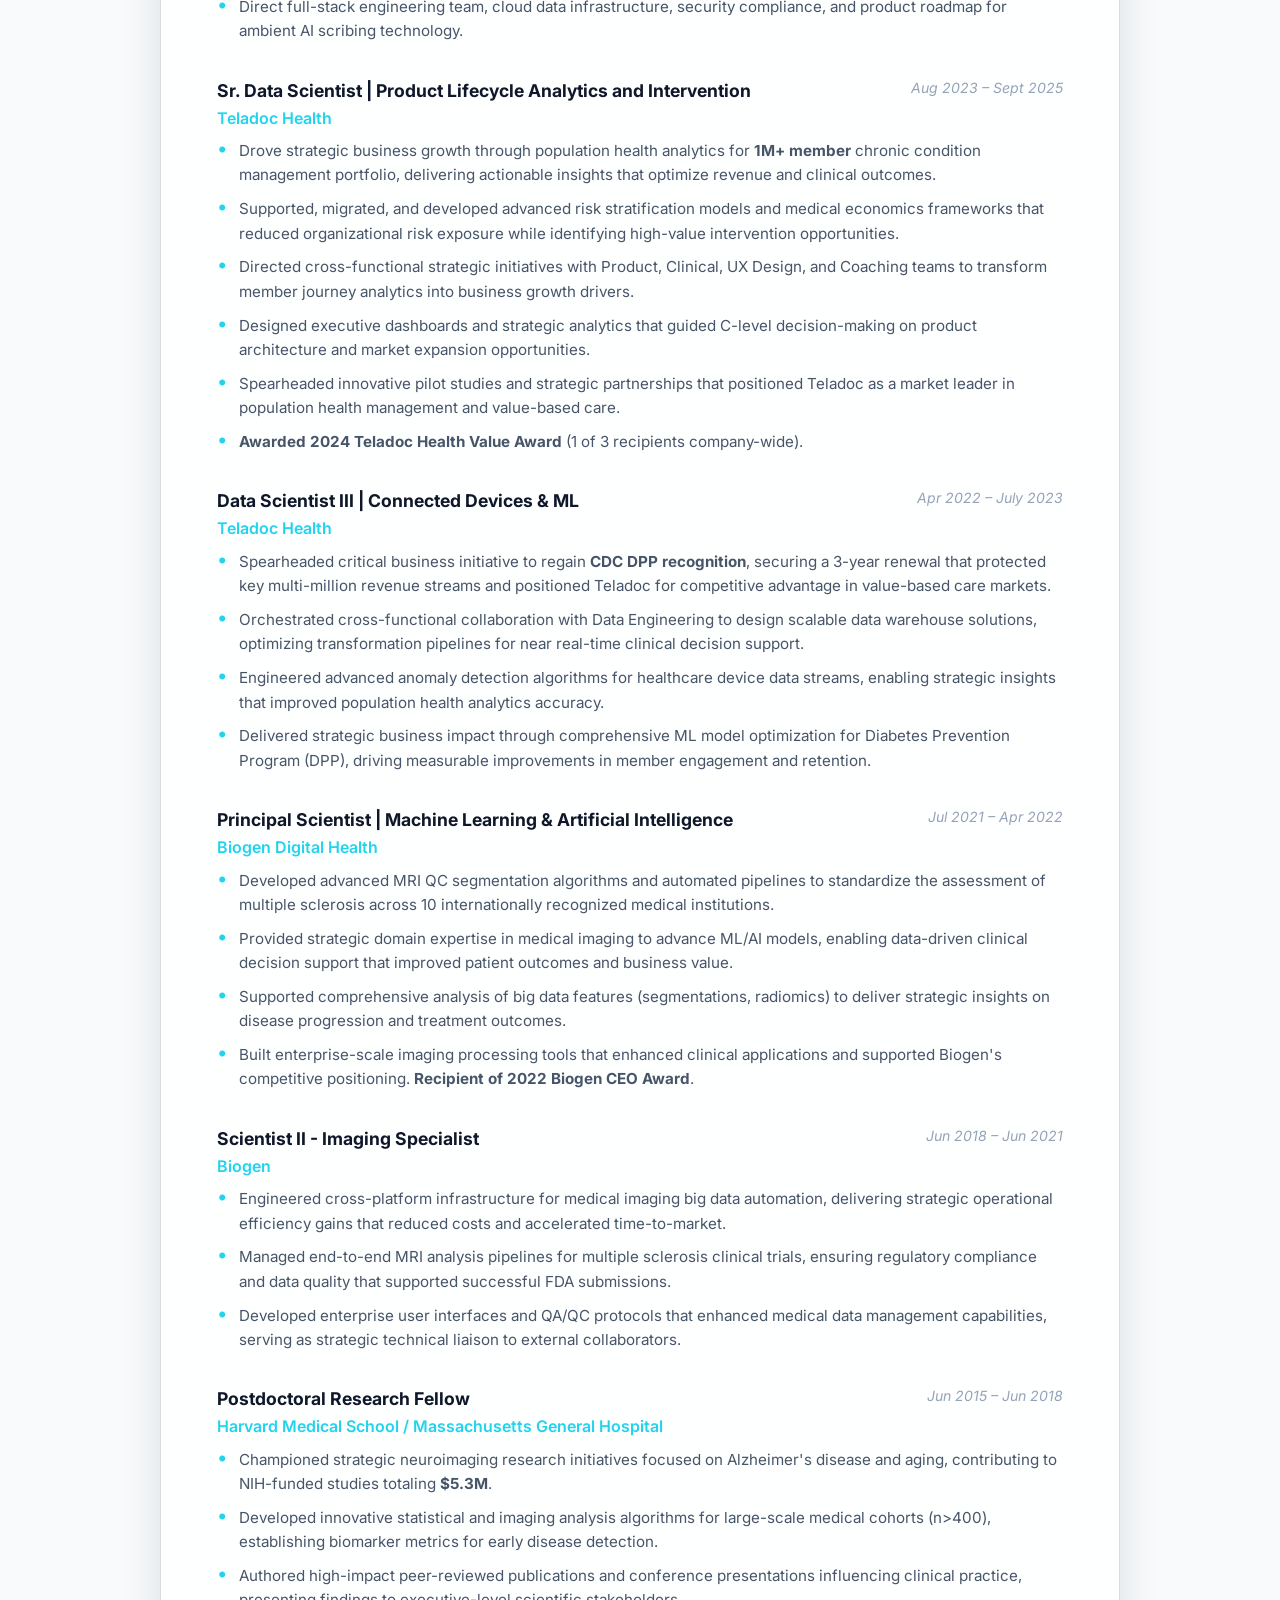
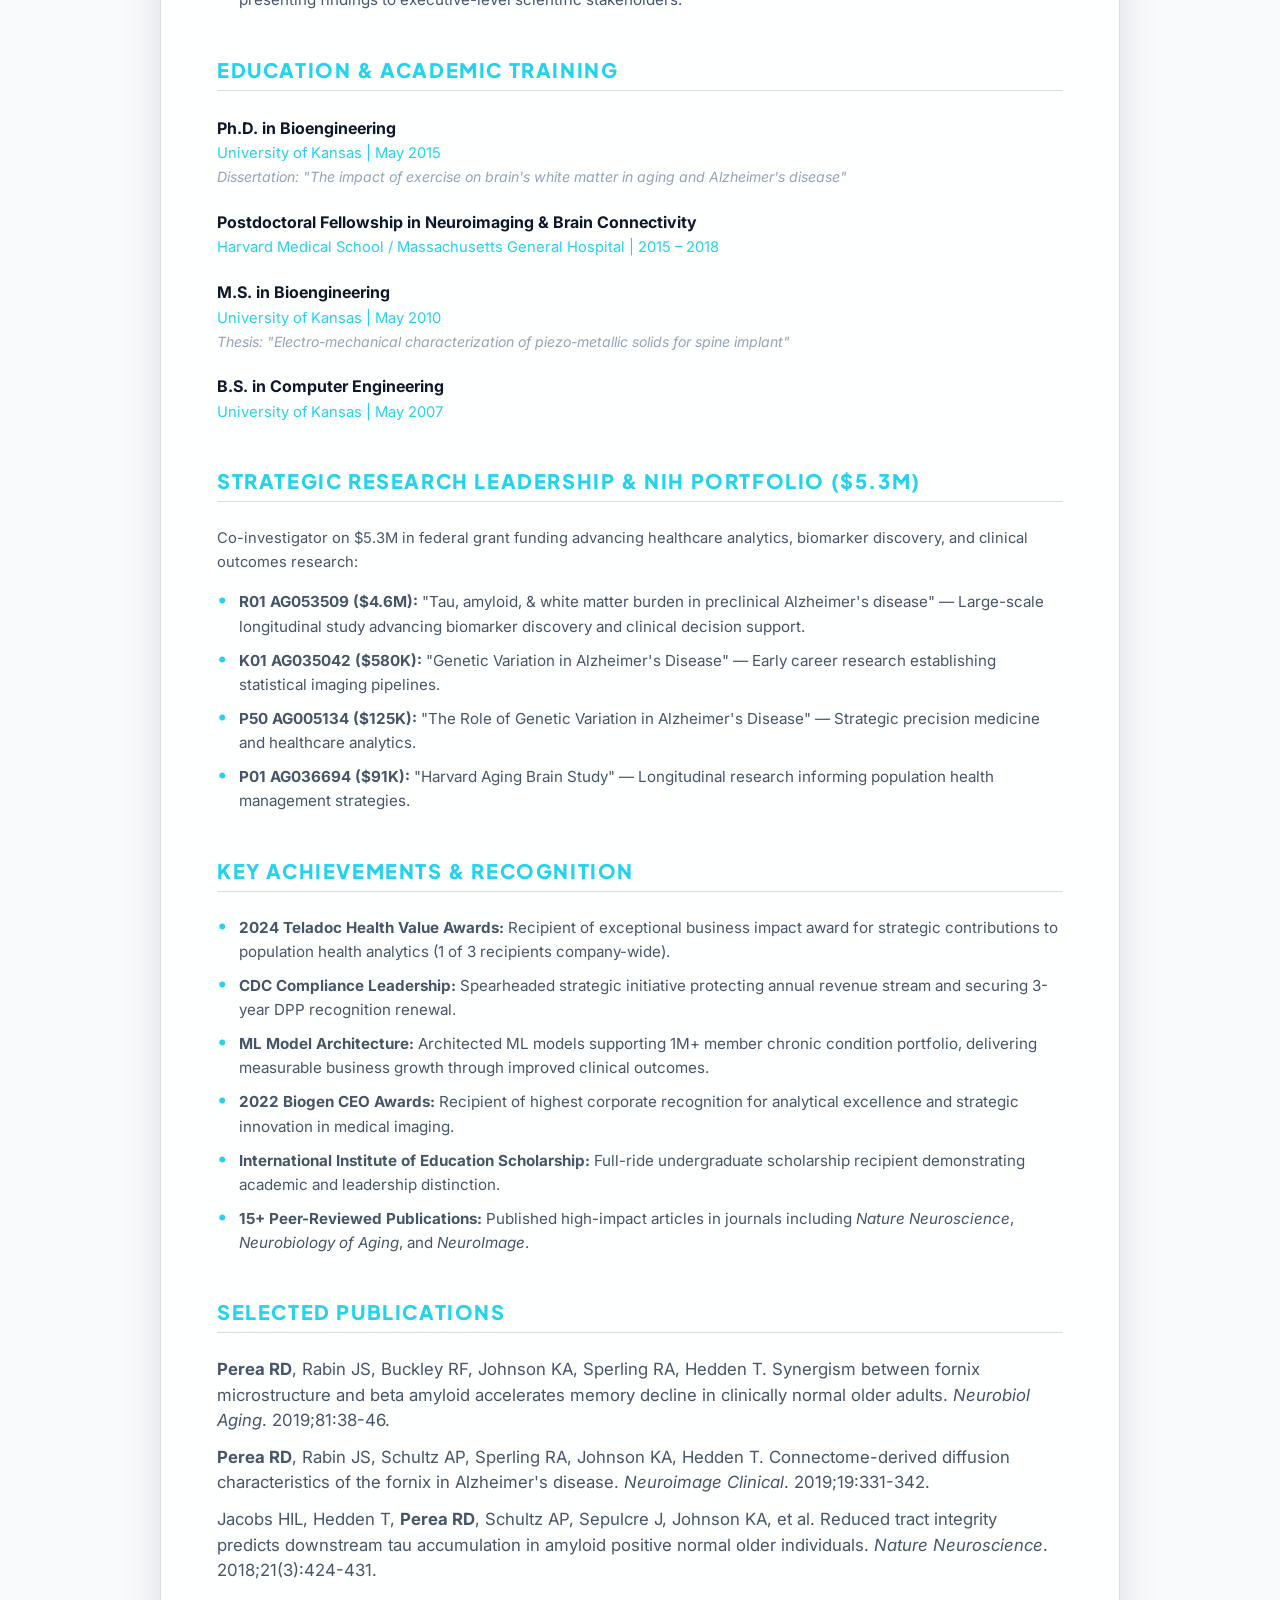
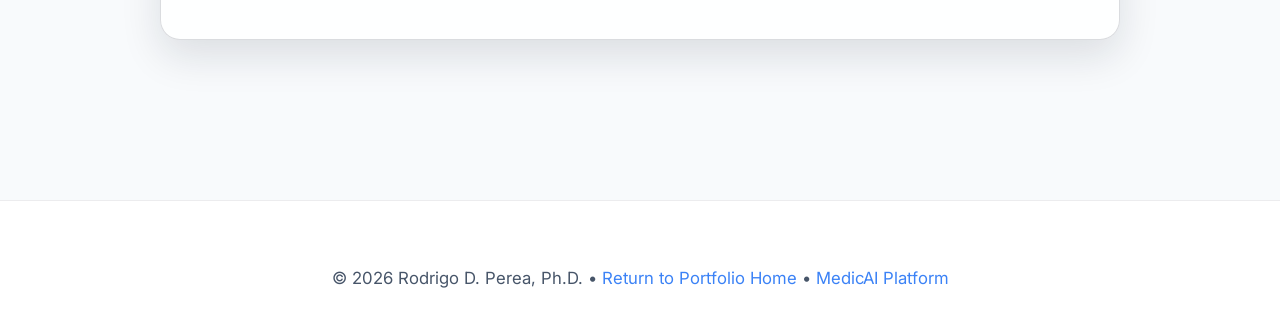
==== commit 13d9bb61: "Updates" ====
--- a/cv.html
+++ b/cv.html
@@ -1,179 +1,485 @@
 <!DOCTYPE html>
-<html>
+<html lang="en" data-theme="dark">
 <head>
     <meta charset="UTF-8">
+    <meta name="viewport" content="width=device-width, initial-scale=1.0">
+    <title>Curriculum Vitae | Rodrigo D. Perea, Ph.D. - Senior Data Scientist</title>
+    <meta name="description" content="Curriculum Vitae of Dr. Rodrigo D. Perea - Senior Data Scientist & Healthcare Analytics Leader. Ex-Harvard/MGH, Biogen, Teladoc Health. 9+ years experience, $5.3M NIH grant portfolio.">
+    
+    <!-- CSS Stylesheets -->
+    <link rel="stylesheet" href="css/design-tokens.css">
+    <link rel="stylesheet" href="css/base.css">
+    <link rel="stylesheet" href="css/components.css">
+    
     <style>
-        body { font-family: Arial, sans-serif; margin: 40px; line-height: 1.4; color: #333; }
-        .header { text-align: center; border-bottom: 2px solid #2c5282; padding-bottom: 20px; margin-bottom: 30px; }
-        .name { font-size: 24px; font-weight: bold; color: #2c5282; margin-bottom: 5px; }
-        .contact { font-size: 12px; color: #666; }
-        .section { margin-bottom: 25px; }
-        .section-title { font-size: 16px; font-weight: bold; color: #2c5282; border-bottom: 1px solid #2c5282; margin-bottom: 15px; padding-bottom: 3px; }
-        .job-title { font-weight: bold; color: #1a365d; }
-        .company { font-weight: bold; color: #2d3748; }
-        .date { float: right; color: #666; font-style: italic; }
-        .achievement { margin-left: 15px; margin-bottom: 5px; }
-        .education-item { margin-bottom: 10px; }
-        .skills-grid { display: flex; flex-wrap: wrap; gap: 20px; }
-        .skill-category { flex: 1; min-width: 200px; }
+        /* CV Specific & Print Styles */
+        .cv-container {
+            max-width: 960px;
+            margin: 0 auto;
+            background: var(--bg-card);
+            border: 1px solid var(--border-medium);
+            border-radius: var(--radius-lg);
+            padding: 3.5rem;
+            box-shadow: var(--shadow-lg);
+        }
+
+        .cv-header-block {
+            text-align: center;
+            border-bottom: 2px solid var(--border-medium);
+            padding-bottom: 2rem;
+            margin-bottom: 2.5rem;
+        }
+
+        .cv-header-block h1 {
+            font-size: 2.4rem;
+            color: var(--text-primary);
+            margin-bottom: 0.5rem;
+        }
+
+        .cv-title-tag {
+            font-size: 1.15rem;
+            color: var(--cyan-light);
+            font-weight: 600;
+            margin-bottom: 1rem;
+        }
+
+        .cv-contact-row {
+            display: flex;
+            justify-content: center;
+            flex-wrap: wrap;
+            gap: 1.25rem;
+            font-size: 0.92rem;
+            color: var(--text-secondary);
+        }
+
+        .cv-section {
+            margin-bottom: 2.75rem;
+        }
+
+        .cv-section-heading {
+            font-size: 1.25rem;
+            font-weight: 800;
+            color: var(--cyan-light);
+            text-transform: uppercase;
+            letter-spacing: 0.08em;
+            border-bottom: 1px solid var(--border-medium);
+            padding-bottom: 0.5rem;
+            margin-bottom: 1.5rem;
+            display: flex;
+            align-items: center;
+            gap: 0.5rem;
+        }
+
+        .cv-job-block {
+            margin-bottom: 2rem;
+        }
+
+        .cv-job-header {
+            display: flex;
+            justify-content: space-between;
+            align-items: flex-start;
+            flex-wrap: wrap;
+            margin-bottom: 0.5rem;
+        }
+
+        .cv-job-title {
+            font-size: 1.1rem;
+            font-weight: 700;
+            color: var(--text-primary);
+        }
+
+        .cv-company {
+            font-size: 1rem;
+            color: var(--cyan-light);
+            font-weight: 600;
+        }
+
+        .cv-date {
+            font-size: 0.88rem;
+            color: var(--text-muted);
+            font-style: italic;
+        }
+
+        .cv-bullet-list {
+            list-style: none;
+            padding-left: 0;
+            margin-top: 0.5rem;
+        }
+
+        .cv-bullet-list li {
+            position: relative;
+            padding-left: 1.4rem;
+            margin-bottom: 0.6rem;
+            font-size: 0.95rem;
+            color: var(--text-secondary);
+            line-height: 1.6;
+        }
+
+        .cv-bullet-list li::before {
+            content: '•';
+            position: absolute;
+            left: 0;
+            color: var(--cyan-light);
+            font-size: 1.2rem;
+            line-height: 1;
+        }
+
+        .cv-action-bar {
+            display: flex;
+            justify-content: space-between;
+            align-items: center;
+            flex-wrap: wrap;
+            gap: 1rem;
+            margin-bottom: 2rem;
+            background: var(--bg-card);
+            padding: 1rem 1.5rem;
+            border-radius: var(--radius-md);
+            border: 1px solid var(--border-subtle);
+        }
+
+        /* Print Media Stylesheet */
+        @media print {
+            body {
+                background: #ffffff !important;
+                color: #000000 !important;
+            }
+            .navbar, .footer, .cv-action-bar, .mobile-nav-drawer, .theme-toggle-btn {
+                display: none !important;
+            }
+            .section {
+                padding: 0 !important;
+            }
+            .cv-container {
+                border: none !important;
+                box-shadow: none !important;
+                padding: 0 !important;
+                max-width: 100% !important;
+                color: #111827 !important;
+                background: #ffffff !important;
+            }
+            h1, h2, h3, h4, .cv-job-title, .cv-section-heading {
+                color: #1e3a8a !important;
+            }
+            .cv-company {
+                color: #2563eb !important;
+            }
+            p, li, .cv-bullet-list li {
+                color: #374151 !important;
+            }
+            .cv-bullet-list li::before {
+                color: #2563eb !important;
+            }
+        }
     </style>
 </head>
 <body>
-    <div class="header">
-        <div class="name">RODRIGO D. PEREA, Ph.D.</div>
-        <div class="contact">
-            Senior Data Scientist & Healthcare Analytics Expert<br>
-            📧 rperea14@live.com • 📱 785.979.one4one5 • <a href="https://www.linkedin.com/in/rperea" target="_blank" style="color: #666; text-decoration: none;">🔗 LinkedIn</a> • <a href="https://github.com/rperea14" target="_blank" style="color: #666; text-decoration: none;">🔗 GitHub</a> • <a href="https://scholar.google.com/citations?user=7rtswHUAAAAJ&hl=en" target="_blank" style="color: #666; text-decoration: none;">🔬 Google Scholar</a><br>
-            https://rperea14.github.io/cv.html <br> Austin, TX, USA
-        </div>
-    </div>
-
-    <div class="section">
-        <div class="section-title">EXECUTIVE SUMMARY</div>
-        <p>Globally-oriented Senior Data Scientist with 9+ years of experience in healthcare analytics, providing strategic insights that drive business growth and improvement. Expertise in ingesting, transforming, and analyzing complex healthcare datasets (>1M members) to identify opportunities for targeted interventions, risk adjustment, and medical economics. With a strong analytical foundation in statistical analysis, data engineering, and neuroimaging research expertise, I develop and implement data-driven solutions that address complex problems, presenting findings and recommendations to leadership and cross-functional stakeholders.</p>
-    </div>
-
-    <div class="section">
-        <div class="section-title">CORE COMPETENCIES</div>
-        <div class="skills-grid">
-            <div class="skill-category">
-                <strong>Strategic Healthcare Analytics:</strong><br>
-                • Risk Stratification<br>
-                • Population Health Analytics (>1M members)<br>
-                • Targeted Interventions<br>
-                • Value-Based Care Performance Analytics<br>
-                • Chronic Condition Management Strategy<br>
-                • Business Growth & Revenue Optimization
-            </div>
-            <div class="skill-category">
-                <strong>Advanced Data Science:</strong><br>
-                • Python, R, SQL, Spark, Databricks<br>
-                • AWS Redshift, S3<br>
-                • Machine Learning & Predictive Modeling<br>
-                • ETL/ELT Pipelines<br>
-                • Statistical Analysis<br>
-                • A/B Testing & Experimental Design<br>
-                • Healthcare Data Governance (HIPAA)
-            </div>
-            <div class="skill-category">
-                <strong>Executive Leadership:</strong><br>
-                • Cross-functional Stakeholder Management<br>
-                • Strategic Analytics & Business Intelligence<br>
-                • Lead Dashboard & KPI Development<br>
-                • Data-Driven Decision Making<br>
-                • Complex Problem Solving & Innovation<br>
+
+    <!-- Navigation -->
+    <nav class="navbar" id="navbar">
+        <div class="nav-container">
+            <a href="index.html" class="nav-brand">
+                <div class="brand-avatar">🧠</div>
+                <span>Rodrigo D. Perea<span style="color: var(--cyan-light);">, Ph.D.</span></span>
+            </a>
+
+            <ul class="nav-links">
+                <li><a href="index.html" class="nav-link">Home</a></li>
+                <li><a href="medicai.html" class="nav-link nav-link-flagship">✨ MedicAI Platform</a></li>
+                <li><a href="cv.html" class="nav-link active">Curriculum Vitae</a></li>
+                <li><a href="projects.html" class="nav-link">Projects</a></li>
+                <li><a href="publications.html" class="nav-link">Publications</a></li>
+                <li><a href="contact.html" class="nav-link">Contact</a></li>
+            </ul>
+
+            <div class="nav-actions">
+                <button class="theme-toggle-btn" id="theme-toggle-btn" title="Toggle Theme">☀️</button>
+                <button class="btn btn-cyan btn-sm" onclick="window.print()">🖨️ Print / PDF</button>
+                <button class="mobile-menu-btn" id="mobile-menu-btn">☰</button>
             </div>
         </div>
-        <br></vr>
+    </nav>
+
+    <!-- Mobile Drawer -->
+    <div class="mobile-nav-drawer" id="mobile-nav-drawer">
+        <a href="index.html" class="nav-link">Home</a>
+        <a href="medicai.html" class="nav-link nav-link-flagship">✨ MedicAI Flagship</a>
+        <a href="cv.html" class="nav-link active">Curriculum Vitae</a>
+        <a href="projects.html" class="nav-link">Projects</a>
+        <a href="publications.html" class="nav-link">Publications</a>
+        <a href="contact.html" class="nav-link">Contact</a>
     </div>
 
-    <div class="section">
-        <div class="section-title">PROFESSIONAL EXPERIENCE</div>
-
-        <div style="margin-bottom: 20px;">
-            <div class="job-title">Sr. Data Scientist | Product Lifecycle Analytics and Intervention</div>
-            <div class="company">Teladoc Health</div>
-            <div class="date">Aug 2023 – Sept 2025</div>
-            <div style="clear: both;"></div>
-            <div class="achievement">• Drive strategic business growth through population health analytics for 1M+ member chronic condition management portfolio, delivering actionable insights that optimize revenue and clinical outcomes</div>
-            <div class="achievement">• Support, migrate, and develop advanced risk stratification models and medical economics frameworks that reduce organizational risk exposure while identifying high-value intervention opportunities</div>
-            <div class="achievement">• Direct cross-functional strategic initiatives with Product, Clinical, UX Design, and Coaching teams to transform member journey analytics into business growth drivers</div>
-            <parameter name="achievement">• Design dashboards and strategic analytics that guide executive decision-making on product architecture and market expansion opportunities</div>
-            <div class="achievement">• Spearhead innovative pilot studies and strategic partnerships that position Teladoc as market leader in population health management and value-based care</div>
+    <!-- Main Section -->
+    <main class="section" style="padding-top: 7.5rem;">
+        <div class="container">
+            
+            <!-- Quick Action Bar -->
+            <div class="cv-action-bar">
+                <div>
+                    <span style="font-weight: 700; color: var(--text-primary);">Curriculum Vitae</span>
+                    <span style="color: var(--text-muted); font-size: 0.88rem; margin-left: 0.5rem;">• Updated for 2026</span>
+                </div>
+                <div style="display: flex; gap: 0.75rem; flex-wrap: wrap;">
+                    <button class="btn btn-secondary btn-sm" onclick="window.print()">
+                        <span>🖨️ Print / Save as PDF</span>
+                    </button>
+                    <a href="../.older/cv.pdf" target="_blank" class="btn btn-outline btn-sm">
+                        <span>📥 Download Original PDF</span>
+                    </a>
+                </div>
+            </div>
+
+            <!-- CV Document Container -->
+            <div class="cv-container">
+                
+                <!-- Header Block -->
+                <header class="cv-header-block">
+                    <h1>RODRIGO D. PEREA, Ph.D.</h1>
+                    <div class="cv-title-tag">Senior Data Scientist & Healthcare Analytics Leader</div>
+                    <div class="cv-contact-row">
+                        <span>📧 <a href="mailto:rperea14@live.com">rperea14@live.com</a></span>
+                        <span>📍 Austin, TX, USA</span>
+                        <span>💼 <a href="https://www.linkedin.com/in/rperea" target="_blank">LinkedIn</a></span>
+                        <span>💻 <a href="https://github.com/rperea14" target="_blank">GitHub</a></span>
+                        <span>🔬 <a href="https://scholar.google.com/citations?user=7rtswHUAAAAJ&hl=en" target="_blank">Google Scholar</a></span>
+                    </div>
+                </header>
+
+                <!-- Executive Summary -->
+                <section class="cv-section">
+                    <h2 class="cv-section-heading">Executive Summary</h2>
+                    <p style="font-size: 0.98rem; line-height: 1.7; color: var(--text-secondary);">
+                        Globally-oriented Senior Data Scientist with 9+ years of experience in healthcare analytics, providing strategic insights that drive business growth and clinical improvement. Expertise in ingesting, transforming, and analyzing complex healthcare datasets (&gt;1M members) to identify opportunities for targeted interventions, risk adjustment, and medical economics. With a strong analytical foundation in statistical analysis, data engineering, and neuroimaging research expertise from Harvard Medical School and Massachusetts General Hospital, I develop and implement data-driven solutions addressing complex problems, presenting actionable recommendations to executive leadership and cross-functional stakeholders.
+                    </p>
+                </section>
+
+                <!-- Core Competencies -->
+                <section class="cv-section">
+                    <h2 class="cv-section-heading">Core Competencies</h2>
+                    <div class="competency-grid" style="grid-template-columns: repeat(auto-fit, minmax(260px, 1fr)); gap: 1.25rem;">
+                        <div style="background: var(--bg-tertiary); padding: 1.25rem; border-radius: var(--radius-sm); border: 1px solid var(--border-subtle);">
+                            <h4 style="color: var(--cyan-light); font-size: 0.95rem; margin-bottom: 0.5rem;">Strategic Healthcare Analytics</h4>
+                            <ul class="cv-bullet-list" style="font-size: 0.88rem;">
+                                <li>Risk Stratification & Medical Economics</li>
+                                <li>Population Health Analytics (>1M members)</li>
+                                <li>Targeted Clinical Interventions</li>
+                                <li>Value-Based Care Performance Metrics</li>
+                                <li>Chronic Condition Management Strategy</li>
+                                <li>Business Growth & Revenue Protection</li>
+                            </ul>
+                        </div>
+
+                        <div style="background: var(--bg-tertiary); padding: 1.25rem; border-radius: var(--radius-sm); border: 1px solid var(--border-subtle);">
+                            <h4 style="color: var(--cyan-light); font-size: 0.95rem; margin-bottom: 0.5rem;">Advanced Data Science & AI</h4>
+                            <ul class="cv-bullet-list" style="font-size: 0.88rem;">
+                                <li>Python, R, SQL, Spark, Databricks</li>
+                                <li>AWS Redshift, S3, Docker, PostgreSQL</li>
+                                <li>Machine Learning & Predictive Modeling</li>
+                                <li>ETL/ELT Data Pipelines</li>
+                                <li>Statistical Analysis & A/B Experimentation</li>
+                                <li>Healthcare Data Governance (HIPAA)</li>
+                            </ul>
+                        </div>
+
+                        <div style="background: var(--bg-tertiary); padding: 1.25rem; border-radius: var(--radius-sm); border: 1px solid var(--border-subtle);">
+                            <h4 style="color: var(--cyan-light); font-size: 0.95rem; margin-bottom: 0.5rem;">Executive Leadership</h4>
+                            <ul class="cv-bullet-list" style="font-size: 0.88rem;">
+                                <li>Cross-functional Stakeholder Alignment</li>
+                                <li>Strategic Analytics & Business Intelligence</li>
+                                <li>Executive KPI & Lead Dashboard Systems</li>
+                                <li>Data-Driven Decision Making Frameworks</li>
+                                <li>Technical Mentorship & Innovation</li>
+                            </ul>
+                        </div>
+                    </div>
+                </section>
+
+                <!-- Professional Experience -->
+                <section class="cv-section">
+                    <h2 class="cv-section-heading">Professional Experience</h2>
+
+                    <!-- Executive Startup Role -->
+                    <div class="cv-job-block">
+                        <div class="cv-job-header">
+                            <div>
+                                <div class="cv-job-title">Chief Information Officer (CIO) & Lead Healthcare AI Architect</div>
+                                <div class="cv-company">Exponentia Peru (<a href="https://www.exponentia.tech" target="_blank" style="color: var(--cyan-light); text-decoration: underline;">www.exponentia.tech</a>)</div>
+                            </div>
+                            <div class="cv-date">2024 – Present</div>
+                        </div>
+                        <ul class="cv-bullet-list">
+                            <li>Serve as CIO providing strategic technical direction and clinical AI leadership for startup healthcare initiatives across Latin America and the US.</li>
+                            <li>Architected and launched <strong>MedicAI</strong> (`medicai_ropeca`) as a flagship spin-off clinical documentation and EHR platform with real-time Deepgram speech diarization, dynamic form builders, and CIE-10/DIGEMID medical catalog integration.</li>
+                            <li>Direct full-stack engineering team, cloud data infrastructure, security compliance, and product roadmap for ambient AI scribing technology.</li>
+                        </ul>
+                    </div>
+
+                    <!-- Job 1 -->
+                    <div class="cv-job-block">
+                        <div class="cv-job-header">
+                            <div>
+                                <div class="cv-job-title">Sr. Data Scientist | Product Lifecycle Analytics and Intervention</div>
+                                <div class="cv-company">Teladoc Health</div>
+                            </div>
+                            <div class="cv-date">Aug 2023 – Sept 2025</div>
+                        </div>
+                        <ul class="cv-bullet-list">
+                            <li>Drove strategic business growth through population health analytics for <strong>1M+ member</strong> chronic condition management portfolio, delivering actionable insights that optimize revenue and clinical outcomes.</li>
+                            <li>Supported, migrated, and developed advanced risk stratification models and medical economics frameworks that reduced organizational risk exposure while identifying high-value intervention opportunities.</li>
+                            <li>Directed cross-functional strategic initiatives with Product, Clinical, UX Design, and Coaching teams to transform member journey analytics into business growth drivers.</li>
+                            <li>Designed executive dashboards and strategic analytics that guided C-level decision-making on product architecture and market expansion opportunities.</li>
+                            <li>Spearheaded innovative pilot studies and strategic partnerships that positioned Teladoc as a market leader in population health management and value-based care.</li>
+                            <li><strong>Awarded 2024 Teladoc Health Value Award</strong> (1 of 3 recipients company-wide).</li>
+                        </ul>
+                    </div>
+
+                    <!-- Job 2 -->
+                    <div class="cv-job-block">
+                        <div class="cv-job-header">
+                            <div>
+                                <div class="cv-job-title">Data Scientist III | Connected Devices & ML</div>
+                                <div class="cv-company">Teladoc Health</div>
+                            </div>
+                            <div class="cv-date">Apr 2022 – July 2023</div>
+                        </div>
+                        <ul class="cv-bullet-list">
+                            <li>Spearheaded critical business initiative to regain <strong>CDC DPP recognition</strong>, securing a 3-year renewal that protected key multi-million revenue streams and positioned Teladoc for competitive advantage in value-based care markets.</li>
+                            <li>Orchestrated cross-functional collaboration with Data Engineering to design scalable data warehouse solutions, optimizing transformation pipelines for near real-time clinical decision support.</li>
+                            <li>Engineered advanced anomaly detection algorithms for healthcare device data streams, enabling strategic insights that improved population health analytics accuracy.</li>
+                            <li>Delivered strategic business impact through comprehensive ML model optimization for Diabetes Prevention Program (DPP), driving measurable improvements in member engagement and retention.</li>
+                        </ul>
+                    </div>
+
+                    <!-- Job 3 -->
+                    <div class="cv-job-block">
+                        <div class="cv-job-header">
+                            <div>
+                                <div class="cv-job-title">Principal Scientist | Machine Learning & Artificial Intelligence</div>
+                                <div class="cv-company">Biogen Digital Health</div>
+                            </div>
+                            <div class="cv-date">Jul 2021 – Apr 2022</div>
+                        </div>
+                        <ul class="cv-bullet-list">
+                            <li>Developed advanced MRI QC segmentation algorithms and automated pipelines to standardize the assessment of multiple sclerosis across 10 internationally recognized medical institutions.</li>
+                            <li>Provided strategic domain expertise in medical imaging to advance ML/AI models, enabling data-driven clinical decision support that improved patient outcomes and business value.</li>
+                            <li>Supported comprehensive analysis of big data features (segmentations, radiomics) to deliver strategic insights on disease progression and treatment outcomes.</li>
+                            <li>Built enterprise-scale imaging processing tools that enhanced clinical applications and supported Biogen's competitive positioning. <strong>Recipient of 2022 Biogen CEO Award</strong>.</li>
+                        </ul>
+                    </div>
+
+                    <!-- Job 4 -->
+                    <div class="cv-job-block">
+                        <div class="cv-job-header">
+                            <div>
+                                <div class="cv-job-title">Scientist II - Imaging Specialist</div>
+                                <div class="cv-company">Biogen</div>
+                            </div>
+                            <div class="cv-date">Jun 2018 – Jun 2021</div>
+                        </div>
+                        <ul class="cv-bullet-list">
+                            <li>Engineered cross-platform infrastructure for medical imaging big data automation, delivering strategic operational efficiency gains that reduced costs and accelerated time-to-market.</li>
+                            <li>Managed end-to-end MRI analysis pipelines for multiple sclerosis clinical trials, ensuring regulatory compliance and data quality that supported successful FDA submissions.</li>
+                            <li>Developed enterprise user interfaces and QA/QC protocols that enhanced medical data management capabilities, serving as strategic technical liaison to external collaborators.</li>
+                        </ul>
+                    </div>
+
+                    <!-- Job 5 -->
+                    <div class="cv-job-block">
+                        <div class="cv-job-header">
+                            <div>
+                                <div class="cv-job-title">Postdoctoral Research Fellow</div>
+                                <div class="cv-company">Harvard Medical School / Massachusetts General Hospital</div>
+                            </div>
+                            <div class="cv-date">Jun 2015 – Jun 2018</div>
+                        </div>
+                        <ul class="cv-bullet-list">
+                            <li>Championed strategic neuroimaging research initiatives focused on Alzheimer's disease and aging, contributing to NIH-funded studies totaling <strong>$5.3M</strong>.</li>
+                            <li>Developed innovative statistical and imaging analysis algorithms for large-scale medical cohorts (n&gt;400), establishing biomarker metrics for early disease detection.</li>
+                            <li>Authored high-impact peer-reviewed publications and conference presentations influencing clinical practice, presenting findings to executive-level scientific stakeholders.</li>
+                        </ul>
+                    </div>
+                </section>
+
+                <!-- Education -->
+                <section class="cv-section">
+                    <h2 class="cv-section-heading">Education & Academic Training</h2>
+                    <div class="cv-bullet-list">
+                        <div style="margin-bottom: 1.25rem;">
+                            <div style="font-weight: 700; color: var(--text-primary);">Ph.D. in Bioengineering</div>
+                            <div style="color: var(--cyan-light); font-size: 0.92rem;">University of Kansas | May 2015</div>
+                            <div style="font-size: 0.88rem; color: var(--text-muted); font-style: italic;">Dissertation: "The impact of exercise on brain's white matter in aging and Alzheimer's disease"</div>
+                        </div>
+                        <div style="margin-bottom: 1.25rem;">
+                            <div style="font-weight: 700; color: var(--text-primary);">Postdoctoral Fellowship in Neuroimaging & Brain Connectivity</div>
+                            <div style="color: var(--cyan-light); font-size: 0.92rem;">Harvard Medical School / Massachusetts General Hospital | 2015 – 2018</div>
+                        </div>
+                        <div style="margin-bottom: 1.25rem;">
+                            <div style="font-weight: 700; color: var(--text-primary);">M.S. in Bioengineering</div>
+                            <div style="color: var(--cyan-light); font-size: 0.92rem;">University of Kansas | May 2010</div>
+                            <div style="font-size: 0.88rem; color: var(--text-muted); font-style: italic;">Thesis: "Electro-mechanical characterization of piezo-metallic solids for spine implant"</div>
+                        </div>
+                        <div>
+                            <div style="font-weight: 700; color: var(--text-primary);">B.S. in Computer Engineering</div>
+                            <div style="color: var(--cyan-light); font-size: 0.92rem;">University of Kansas | May 2007</div>
+                        </div>
+                    </div>
+                </section>
+
+                <!-- Strategic Research Leadership & Funding -->
+                <section class="cv-section">
+                    <h2 class="cv-section-heading">Strategic Research Leadership & NIH Portfolio ($5.3M)</h2>
+                    <p style="font-size: 0.92rem; color: var(--text-secondary); margin-bottom: 1rem;">
+                        Co-investigator on $5.3M in federal grant funding advancing healthcare analytics, biomarker discovery, and clinical outcomes research:
+                    </p>
+                    <ul class="cv-bullet-list">
+                        <li><strong>R01 AG053509 ($4.6M):</strong> "Tau, amyloid, & white matter burden in preclinical Alzheimer's disease" — Large-scale longitudinal study advancing biomarker discovery and clinical decision support.</li>
+                        <li><strong>K01 AG035042 ($580K):</strong> "Genetic Variation in Alzheimer's Disease" — Early career research establishing statistical imaging pipelines.</li>
+                        <li><strong>P50 AG005134 ($125K):</strong> "The Role of Genetic Variation in Alzheimer's Disease" — Strategic precision medicine and healthcare analytics.</li>
+                        <li><strong>P01 AG036694 ($91K):</strong> "Harvard Aging Brain Study" — Longitudinal research informing population health management strategies.</li>
+                    </ul>
+                </section>
+
+                <!-- Key Achievements & Recognition -->
+                <section class="cv-section">
+                    <h2 class="cv-section-heading">Key Achievements & Recognition</h2>
+                    <ul class="cv-bullet-list">
+                        <li><strong>2024 Teladoc Health Value Awards:</strong> Recipient of exceptional business impact award for strategic contributions to population health analytics (1 of 3 recipients company-wide).</li>
+                        <li><strong>CDC Compliance Leadership:</strong> Spearheaded strategic initiative protecting annual revenue stream and securing 3-year DPP recognition renewal.</li>
+                        <li><strong>ML Model Architecture:</strong> Architected ML models supporting 1M+ member chronic condition portfolio, delivering measurable business growth through improved clinical outcomes.</li>
+                        <li><strong>2022 Biogen CEO Awards:</strong> Recipient of highest corporate recognition for analytical excellence and strategic innovation in medical imaging.</li>
+                        <li><strong>International Institute of Education Scholarship:</strong> Full-ride undergraduate scholarship recipient demonstrating academic and leadership distinction.</li>
+                        <li><strong>15+ Peer-Reviewed Publications:</strong> Published high-impact articles in journals including <em>Nature Neuroscience</em>, <em>Neurobiology of Aging</em>, and <em>NeuroImage</em>.</li>
+                    </ul>
+                </section>
+
+                <!-- Selected Publications -->
+                <section class="cv-section" style="margin-bottom: 0;">
+                    <h2 class="cv-section-heading">Selected Publications</h2>
+                    <div style="font-size: 0.9rem; line-height: 1.5; color: var(--text-secondary);">
+                        <p style="margin-bottom: 0.75rem;">
+                            <strong>Perea RD</strong>, Rabin JS, Buckley RF, Johnson KA, Sperling RA, Hedden T. Synergism between fornix microstructure and beta amyloid accelerates memory decline in clinically normal older adults. <em>Neurobiol Aging</em>. 2019;81:38-46.
+                        </p>
+                        <p style="margin-bottom: 0.75rem;">
+                            <strong>Perea RD</strong>, Rabin JS, Schultz AP, Sperling RA, Johnson KA, Hedden T. Connectome-derived diffusion characteristics of the fornix in Alzheimer's disease. <em>Neuroimage Clinical</em>. 2019;19:331-342.
+                        </p>
+                        <p>
+                            Jacobs HIL, Hedden T, <strong>Perea RD</strong>, Schultz AP, Sepulcre J, Johnson KA, et al. Reduced tract integrity predicts downstream tau accumulation in amyloid positive normal older individuals. <em>Nature Neuroscience</em>. 2018;21(3):424-431.
+                        </p>
+                    </div>
+                </section>
+
+            </div>
         </div>
-
-        <div style="margin-bottom: 20px;">
-            <div class="job-title">Data Scientist III | Connected Devices & ML</div>
-            <div class="company">Teladoc Health</div>
-            <div class="date">Apr 2022 – July 2023</div>
-            <div style="clear: both;"></div>
-            <div class="achievement">• Spearheaded critical business initiative to regain CDC recognition, protecting annual revenue stream and positioning Teladoc for competitive advantage in value-based care markets</div>
-            <div class="achievement">• Orchestrated cross-functional collaboration with Data Engineering to design scalable data warehouse solutions, optimizing transformation pipelines for near real-time clinical decision support</div>
-            <div class="achievement">• Engineered advanced anomaly detection algorithms for healthcare device data streams, enabling strategic insights that improved population health analytics accuracy</div>
-            <div class="achievement">• Delivered strategic business impact through comprehensive ML model optimization for Diabetes Prevention Program (DPP), driving measurable improvements in member engagement and revenue retention</div>
+    </main>
+
+    <!-- Footer -->
+    <footer class="footer">
+        <div class="container" style="text-align: center;">
+            <p>&copy; 2026 Rodrigo D. Perea, Ph.D. • <a href="index.html">Return to Portfolio Home</a> • <a href="medicai.html">MedicAI Platform</a></p>
         </div>
-
-        <div style="margin-bottom: 20px;">
-            <div class="job-title">Principal Scientist | Machine Learning & Artificial Intelligence</div>
-            <div class="company">Biogen Digital Health</div>
-            <div class="date">Jul 2021 – Apr 2022</div>
-            <div style="clear: both;"></div>
-            <div class="achievement">• Developed advanced MRI QC segmentation algorithms and pipelines to standardize the assessment of multiple sclerosis across 10 internationally recognized institutions</div>
-            <div class="achievement">• Provided strategic domain expertise in medical imaging to advance ML/AI models, enabling data-driven clinical decision support that improved patient outcomes and business value</div>
-            <div class="achievement">• Supported comprehensive analysis of big data features (segmentations, radiomics) to deliver strategic insights on disease progression and treatment outcomes, informing business strategy</div>
-            <div class="achievement">• Built enterprise-scale imaging processing tools that enhanced clinical applications and supported Biogen's competitive positioning in neurodegenerative disease markets</div>
-        </div>
-
-        <div style="margin-bottom: 20px;">
-            <div class="job-title">Scientist II - Imaging Specialist</div>
-            <div class="company">Biogen</div>
-            <div class="date">Jun 2018 – Jun 2021</div>
-            <div style="clear: both;"></div>
-            <div class="achievement">• Engineered cross-platform infrastructure for medical imaging big data automation, delivering strategic operational efficiency gains that reduced costs and accelerated time-to-market</div>
-            <div class="achievement">• Managed end-to-end MRI analysis pipelines for multiple sclerosis clinical trials, ensuring regulatory compliance and data quality that supported successful FDA submissions and business growth</div>
-            <div class="achievement">• Developed enterprise user interfaces and QA/QC protocols that enhanced medical data management capabilities, serving as strategic technical liaison to external collaborators and partners</div>
-        </div>
-
-        <div style="margin-bottom: 20px;">
-            <div class="job-title">Postdoctoral Research Fellow</div>
-            <div class="company">Harvard Medical School / Massachusetts General Hospital</div>
-            <div class="date">Jun 2015 – Jun 2018</div>
-            <div style="clear: both;"></div>
-            <div class="achievement">• Championed strategic neuroimaging research initiatives focused on Alzheimer's disease and aging, contributing to NIH-funded studies totaling $5.3M that advanced healthcare analytics and clinical decision support</div>
-            <div class="achievement">• Developed innovative statistical and imaging analyses algorithms  for large-scale medical datasets (n>400), establishing a better understanding of the disease at early stages</div>
-            <div class="achievement">• Authored high-impact peer-reviewed publications and conference presentations that influenced clinical practice and healthcare policy, presenting complex analytical findings to executive-level scientific and clinical stakeholders</div>
-        </div>
-    </div>
-
-    <div class="section">
-        <div class="section-title">EDUCATION</div>
-        <div class="education-item">
-            <strong>Ph.D. in Bioengineering</strong> | University of Kansas | May 2015<br>
-            <em>Dissertation: "The impact of exercise on brain's white matter in aging and Alzheimer's disease"</em>
-        </div>
-        <div class="education-item">
-            <strong>M.S. in Bioengineering</strong> | University of Kansas | May 2010<br>
-            <em>Thesis: "Electro-mechanical characterization of piezo-metallic solids for spine implant"</em>
-        </div>
-        <div class="education-item">
-            <strong>B.S. in Computer Engineering</strong> | University of Kansas | May 2007
-        </div>
-        <div class="education-item">
-            <strong>Postdoctoral Fellowship</strong> | Harvard Medical School & MGH | 2015-2018<br>
-            <em>Specialization: Imaging in neuropsychology and brain connectivity analysis</em>
-        </div>
-    </div>
-
-    <div class="section">
-        <div class="section-title">STRATEGIC RESEARCH LEADERSHIP & FUNDING</div>
-        <div style="margin-bottom: 10px;">
-            <strong>NIH Research Portfolio:</strong> Co-investigator on $5.3M in federal grants driving strategic healthcare analytics innovation and clinical outcomes research that informed business strategy and market positioning
-        </div>
-        <div class="achievement">• P50 AG005134 - "The Role of Genetic Variation in Alzheimer's Disease" ($125K) - Strategic research supporting precision medicine and personalized healthcare analytics</div>
-        <div class="achievement">• R01 AG053509 - "Tau, amyloid, & white matter burden in preclinical Alzheimer's disease" ($4.6M) - Large-scale study advancing biomarker discovery and clinical decision support systems</div>
-        <div class="achievement">• P01 AG036694 - "Harvard Aging Brain Study" ($91K) - Longitudinal research informing population health management strategies</div>
-        <div class="achievement">• K01AG035042 - "Genetic Variation in Alzheimer's Disease" ($580K) - Early career research establishing foundation for healthcare analytics expertise</div>
-    </div>
-
-    <div class="section">
-        <div class="section-title">KEY ACHIEVEMENTS & RECOGNITION</div>
-        <div class="achievement">• Recipient of 2024 Teladoc Health Value Awards for exceptional business impact and strategic contributions to population health analytics (1 of 3 recipients company-wide)</div>
-        <div class="achievement">• Led strategic CDC compliance initiative protecting annual revenue stream and securing 3-year DPP recognition renewal, positioning organization for competitive advantage in value-based care markets</div>
-        <div class="achievement">• Architected ML models supporting 1M+ member chronic condition management portfolio, delivering measurable business growth through improved clinical outcomes and member retention</div>
-        <div class="achievement">• Recipient of 2022 Biogen CEO Awards for analytical excellence and strategic innovation in medical imaging and drug development</div>
-        <div class="achievement">• Recipient of  Institute of Education Full-ride Undergraduate Scholarship recipient, demonstrating exceptional academic and professional potential</div>
-        <div class="achievement">• Published 15+ peer-reviewed articles in high-impact healthcare and technology journals, establishing thought leadership and influencing industry standards for healthcare analytics</div>        
-        <div class="achievement">• International Institute of Education Full-ride Undergraduate Scholarship recipient, demonstrating exceptional academic and professional potential</div>
-    </div>
-
-    <div class="section">
-        <div class="section-title">SELECTED PUBLICATIONS</div>
-        <div style="font-size: 11px; line-height: 1.3;">
-            <div style="margin-bottom: 8px;"> <strong>Perea RD</strong>, Rabin JS, Buckley RF, Johnson KA, Sperling RA, Hedden T. Synergism between fornix microstructure and beta amyloid accelerates memory decline in clinically normal older adults. <em>Neurobiol Aging</em>. 2019;81:38-46.</div>
-            <div style="margin-bottom: 8px;"><strong>Perea RD</strong>, Rabin JS, ..., Hedden T. Connectome-derived diffusion characteristics of the fornix in Alzheimer's disease. <em>Neuroimage Clinical</em>. 2019;19:331-342.</div>
-            <div style="margin-bottom: 8px;">Jacobs HIL, Hedden T, <strong>Perea RD</strong>, ..., Johnson K. Reduced tract integrity predicts downstream tau accumulation in amyloid positive normal older individuals. <em>Nature Neuroscience</em>. 2018;21(3):424-431.</div>
-        </div>
-    </div>
-
+    </footer>
+
+    <!-- Scripts -->
+    <script src="js/core.js"></script>
 </body>
 </html>
--- a/css/design-tokens.css
+++ b/css/design-tokens.css
@@ -0,0 +1,99 @@
+:root {
+    /* Brand & Accent Colors */
+    --primary: #2563eb;
+    --primary-light: #3b82f6;
+    --primary-dark: #1d4ed8;
+    --primary-glow: rgba(37, 99, 235, 0.35);
+    
+    --cyan: #06b6d4;
+    --cyan-light: #22d3ee;
+    --cyan-glow: rgba(6, 182, 212, 0.35);
+    
+    --emerald: #10b981;
+    --emerald-light: #34d399;
+    --emerald-glow: rgba(16, 185, 129, 0.3);
+    
+    --purple: #8b5cf6;
+    --purple-light: #a78bfa;
+    --purple-glow: rgba(139, 92, 246, 0.3);
+    
+    --amber: #f59e0b;
+    --rose: #f43f5e;
+
+    /* Dark Theme (Default) */
+    --bg-primary: #0b0f19;
+    --bg-secondary: #111827;
+    --bg-tertiary: #1f2937;
+    --bg-card: rgba(17, 24, 39, 0.75);
+    --bg-card-hover: rgba(31, 41, 55, 0.85);
+    --bg-glass: rgba(17, 24, 39, 0.65);
+    --bg-glass-strong: rgba(17, 24, 39, 0.9);
+    
+    --text-primary: #f9fafb;
+    --text-secondary: #9ca3af;
+    --text-muted: #6b7280;
+    --text-invert: #0b0f19;
+
+    --border-subtle: rgba(255, 255, 255, 0.08);
+    --border-medium: rgba(255, 255, 255, 0.15);
+    --border-accent: rgba(59, 130, 246, 0.4);
+
+    --shadow-sm: 0 2px 8px rgba(0, 0, 0, 0.3);
+    --shadow-md: 0 8px 24px rgba(0, 0, 0, 0.4);
+    --shadow-lg: 0 16px 40px rgba(0, 0, 0, 0.5);
+    --shadow-glow: 0 0 35px var(--primary-glow);
+    --shadow-cyan-glow: 0 0 35px var(--cyan-glow);
+
+    /* Gradients */
+    --gradient-hero: linear-gradient(135deg, #06b6d4 0%, #3b82f6 50%, #8b5cf6 100%);
+    --gradient-card: linear-gradient(145deg, rgba(31, 41, 55, 0.6) 0%, rgba(17, 24, 39, 0.8) 100%);
+    --gradient-glow: radial-gradient(circle at 50% 0%, rgba(59, 130, 246, 0.15), transparent 70%);
+    --gradient-mesh: radial-gradient(at 0% 0%, rgba(6, 182, 212, 0.12) 0px, transparent 50%),
+                     radial-gradient(at 100% 100%, rgba(139, 92, 246, 0.12) 0px, transparent 50%);
+
+    /* Typography */
+    --font-heading: 'Plus Jakarta Sans', -apple-system, BlinkMacSystemFont, 'Segoe UI', Roboto, sans-serif;
+    --font-body: 'Inter', -apple-system, BlinkMacSystemFont, 'Segoe UI', Roboto, sans-serif;
+    --font-mono: 'JetBrains Mono', 'Fira Code', Consolas, monospace;
+
+    /* Layout & Transitions */
+    --radius-sm: 8px;
+    --radius-md: 14px;
+    --radius-lg: 20px;
+    --radius-full: 9999px;
+    --transition-fast: 0.15s cubic-bezier(0.4, 0, 0.2, 1);
+    --transition-normal: 0.25s cubic-bezier(0.4, 0, 0.2, 1);
+    --transition-smooth: 0.4s cubic-bezier(0.16, 1, 0.3, 1);
+    --container-max-w: 1240px;
+}
+
+/* Light Mode Overrides */
+[data-theme="light"] {
+    --bg-primary: #f8fafc;
+    --bg-secondary: #ffffff;
+    --bg-tertiary: #f1f5f9;
+    --bg-card: rgba(255, 255, 255, 0.85);
+    --bg-card-hover: rgba(255, 255, 255, 0.98);
+    --bg-glass: rgba(255, 255, 255, 0.75);
+    --bg-glass-strong: rgba(255, 255, 255, 0.95);
+    
+    --text-primary: #0f172a;
+    --text-secondary: #475569;
+    --text-muted: #94a3b8;
+    --text-invert: #ffffff;
+
+    --border-subtle: rgba(15, 23, 42, 0.08);
+    --border-medium: rgba(15, 23, 42, 0.15);
+    --border-accent: rgba(37, 99, 235, 0.3);
+
+    --shadow-sm: 0 2px 8px rgba(15, 23, 42, 0.05);
+    --shadow-md: 0 8px 24px rgba(15, 23, 42, 0.08);
+    --shadow-lg: 0 16px 40px rgba(15, 23, 42, 0.12);
+    --shadow-glow: 0 0 25px rgba(37, 99, 235, 0.2);
+    --shadow-cyan-glow: 0 0 25px rgba(6, 182, 212, 0.2);
+
+    --gradient-card: linear-gradient(145deg, rgba(255, 255, 255, 0.9) 0%, rgba(241, 245, 249, 0.7) 100%);
+    --gradient-glow: radial-gradient(circle at 50% 0%, rgba(37, 99, 235, 0.08), transparent 70%);
+    --gradient-mesh: radial-gradient(at 0% 0%, rgba(6, 182, 212, 0.06) 0px, transparent 50%),
+                     radial-gradient(at 100% 100%, rgba(139, 92, 246, 0.06) 0px, transparent 50%);
+}
--- a/css/base.css
+++ b/css/base.css
@@ -0,0 +1,177 @@
+/* Google Fonts Import */
+@import url('https://fonts.googleapis.com/css2?family=Inter:wght@300;400;500;600;700;800&family=JetBrains+Mono:wght@400;500;600&family=Plus+Jakarta+Sans:wght@500;600;700;800&display=swap');
+
+/* CSS Reset & Box Sizing */
+*, *::before, *::after {
+    box-sizing: border-box;
+    margin: 0;
+    padding: 0;
+}
+
+html {
+    scroll-behavior: smooth;
+    font-size: 16px;
+    -webkit-font-smoothing: antialiased;
+    -moz-osx-font-smoothing: grayscale;
+}
+
+body {
+    font-family: var(--font-body);
+    background-color: var(--bg-primary);
+    color: var(--text-primary);
+    line-height: 1.65;
+    overflow-x: hidden;
+    min-height: 100vh;
+    transition: background-color var(--transition-normal), color var(--transition-normal);
+    position: relative;
+}
+
+/* Ambient Background Light Mesh */
+body::before {
+    content: '';
+    position: fixed;
+    top: 0;
+    left: 0;
+    width: 100vw;
+    height: 100vh;
+    background: var(--gradient-mesh);
+    pointer-events: none;
+    z-index: 0;
+    opacity: 0.8;
+}
+
+/* Container */
+.container {
+    width: 100%;
+    max-width: var(--container-max-w);
+    margin: 0 auto;
+    padding: 0 1.5rem;
+    position: relative;
+    z-index: 1;
+}
+
+/* Typography Defaults */
+h1, h2, h3, h4, h5, h6 {
+    font-family: var(--font-heading);
+    color: var(--text-primary);
+    font-weight: 700;
+    line-height: 1.25;
+    letter-spacing: -0.02em;
+}
+
+h1 { font-size: clamp(2.4rem, 5vw, 3.8rem); font-weight: 800; }
+h2 { font-size: clamp(1.8rem, 3.5vw, 2.6rem); }
+h3 { font-size: clamp(1.3rem, 2.5vw, 1.75rem); }
+h4 { font-size: 1.2rem; }
+
+p {
+    color: var(--text-secondary);
+    font-size: 1.05rem;
+}
+
+a {
+    color: var(--primary-light);
+    text-decoration: none;
+    transition: color var(--transition-fast);
+}
+
+a:hover {
+    color: var(--cyan-light);
+}
+
+ul, ol {
+    list-style-position: inside;
+}
+
+code, pre {
+    font-family: var(--font-mono);
+}
+
+/* Section Wrapper */
+.section {
+    padding: 6rem 0;
+    position: relative;
+    z-index: 1;
+}
+
+.section-alt {
+    background-color: var(--bg-secondary);
+    border-top: 1px solid var(--border-subtle);
+    border-bottom: 1px solid var(--border-subtle);
+}
+
+.section-header {
+    text-align: center;
+    max-width: 760px;
+    margin: 0 auto 3.5rem auto;
+}
+
+.section-badge {
+    display: inline-flex;
+    align-items: center;
+    gap: 0.5rem;
+    padding: 0.35rem 1rem;
+    border-radius: var(--radius-full);
+    background: rgba(37, 99, 235, 0.12);
+    border: 1px solid rgba(59, 130, 246, 0.3);
+    color: var(--cyan-light);
+    font-size: 0.85rem;
+    font-weight: 600;
+    text-transform: uppercase;
+    letter-spacing: 0.08em;
+    margin-bottom: 1rem;
+}
+
+.section-title {
+    margin-bottom: 1rem;
+}
+
+.section-subtitle {
+    font-size: 1.15rem;
+    color: var(--text-secondary);
+}
+
+/* Gradient Text Effect */
+.gradient-text {
+    background: var(--gradient-hero);
+    -webkit-background-clip: text;
+    -webkit-text-fill-color: transparent;
+    display: inline-block;
+}
+
+.gradient-text-cyan {
+    background: linear-gradient(135deg, var(--cyan-light) 0%, var(--emerald-light) 100%);
+    -webkit-background-clip: text;
+    -webkit-text-fill-color: transparent;
+    display: inline-block;
+}
+
+/* Utility Animations */
+@keyframes pulseGlow {
+    0%, 100% { transform: scale(1); opacity: 0.8; }
+    50% { transform: scale(1.05); opacity: 1; }
+}
+
+@keyframes floatAnim {
+    0%, 100% { transform: translateY(0px); }
+    50% { transform: translateY(-8px); }
+}
+
+@keyframes liveBlink {
+    0%, 100% { opacity: 1; }
+    50% { opacity: 0.3; }
+}
+
+.animate-float {
+    animation: floatAnim 4s ease-in-out infinite;
+}
+
+.live-indicator {
+    display: inline-block;
+    width: 8px;
+    height: 8px;
+    border-radius: 50%;
+    background-color: var(--emerald-light);
+    box-shadow: 0 0 8px var(--emerald-light);
+    animation: liveBlink 1.8s infinite;
+}
--- a/css/components.css
+++ b/css/components.css
@@ -0,0 +1,868 @@
+/* ==========================================================================
+   Navigation Bar (Glassmorphic)
+   ========================================================================== */
+.navbar {
+    position: fixed;
+    top: 0;
+    left: 0;
+    right: 0;
+    z-index: 1000;
+    background: var(--bg-glass-strong);
+    backdrop-filter: blur(16px);
+    -webkit-backdrop-filter: blur(16px);
+    border-bottom: 1px solid var(--border-subtle);
+    transition: all var(--transition-normal);
+}
+
+.nav-container {
+    display: flex;
+    align-items: center;
+    justify-content: space-between;
+    height: 76px;
+    max-width: var(--container-max-w);
+    margin: 0 auto;
+    padding: 0 1.5rem;
+}
+
+.nav-brand {
+    display: flex;
+    align-items: center;
+    gap: 0.75rem;
+    font-family: var(--font-heading);
+    font-weight: 700;
+    font-size: 1.25rem;
+    color: var(--text-primary);
+    text-decoration: none;
+}
+
+.brand-avatar {
+    width: 40px;
+    height: 40px;
+    border-radius: var(--radius-sm);
+    background: linear-gradient(135deg, var(--cyan) 0%, var(--primary) 100%);
+    display: flex;
+    align-items: center;
+    justify-content: center;
+    font-size: 1.2rem;
+    box-shadow: 0 0 15px var(--cyan-glow);
+}
+
+.nav-links {
+    display: flex;
+    align-items: center;
+    gap: 1.75rem;
+    list-style: none;
+}
+
+.nav-link {
+    font-size: 0.95rem;
+    font-weight: 500;
+    color: var(--text-secondary);
+    transition: color var(--transition-fast);
+    position: relative;
+    padding: 0.5rem 0;
+}
+
+.nav-link:hover, .nav-link.active {
+    color: var(--text-primary);
+}
+
+.nav-link.active::after {
+    content: '';
+    position: absolute;
+    bottom: 0;
+    left: 0;
+    right: 0;
+    height: 2px;
+    background: var(--gradient-hero);
+    border-radius: var(--radius-full);
+}
+
+.nav-link-flagship {
+    display: inline-flex;
+    align-items: center;
+    gap: 0.4rem;
+    padding: 0.4rem 0.85rem !important;
+    border-radius: var(--radius-full);
+    background: rgba(6, 182, 212, 0.12);
+    border: 1px solid rgba(6, 182, 212, 0.35);
+    color: var(--cyan-light) !important;
+    font-weight: 600 !important;
+}
+
+.nav-link-flagship:hover {
+    background: rgba(6, 182, 212, 0.22);
+    box-shadow: 0 0 15px var(--cyan-glow);
+}
+
+.nav-actions {
+    display: flex;
+    align-items: center;
+    gap: 0.85rem;
+}
+
+/* Theme Toggle Button */
+.theme-toggle-btn {
+    background: var(--bg-tertiary);
+    border: 1px solid var(--border-subtle);
+    color: var(--text-primary);
+    width: 38px;
+    height: 38px;
+    border-radius: var(--radius-md);
+    display: flex;
+    align-items: center;
+    justify-content: center;
+    cursor: pointer;
+    font-size: 1.1rem;
+    transition: all var(--transition-fast);
+}
+
+.theme-toggle-btn:hover {
+    border-color: var(--border-medium);
+    transform: scale(1.05);
+}
+
+/* Hamburger Menu for Mobile */
+.mobile-menu-btn {
+    display: none;
+    background: transparent;
+    border: none;
+    color: var(--text-primary);
+    font-size: 1.5rem;
+    cursor: pointer;
+    padding: 0.5rem;
+}
+
+/* ==========================================================================
+   Buttons
+   ========================================================================== */
+.btn {
+    display: inline-flex;
+    align-items: center;
+    justify-content: center;
+    gap: 0.6rem;
+    padding: 0.8rem 1.6rem;
+    font-family: var(--font-heading);
+    font-size: 0.95rem;
+    font-weight: 600;
+    border-radius: var(--radius-md);
+    cursor: pointer;
+    transition: all var(--transition-normal);
+    text-decoration: none;
+    border: 1px solid transparent;
+}
+
+.btn-primary {
+    background: linear-gradient(135deg, var(--primary) 0%, var(--primary-dark) 100%);
+    color: #ffffff;
+    box-shadow: var(--shadow-glow);
+}
+
+.btn-primary:hover {
+    transform: translateY(-2px);
+    box-shadow: 0 0 25px rgba(37, 99, 235, 0.6);
+    color: #ffffff;
+}
+
+.btn-cyan {
+    background: linear-gradient(135deg, var(--cyan) 0%, var(--primary) 100%);
+    color: #ffffff;
+    box-shadow: var(--shadow-cyan-glow);
+}
+
+.btn-cyan:hover {
+    transform: translateY(-2px);
+    box-shadow: 0 0 25px rgba(6, 182, 212, 0.6);
+    color: #ffffff;
+}
+
+.btn-secondary {
+    background: var(--bg-tertiary);
+    color: var(--text-primary);
+    border: 1px solid var(--border-medium);
+}
+
+.btn-secondary:hover {
+    background: var(--bg-card-hover);
+    border-color: var(--primary-light);
+    color: var(--text-primary);
+    transform: translateY(-2px);
+}
+
+.btn-outline {
+    background: transparent;
+    color: var(--text-primary);
+    border: 1px solid var(--border-medium);
+}
+
+.btn-outline:hover {
+    background: rgba(255, 255, 255, 0.05);
+    border-color: var(--cyan-light);
+    color: var(--cyan-light);
+}
+
+.btn-sm {
+    padding: 0.5rem 1rem;
+    font-size: 0.85rem;
+    border-radius: var(--radius-sm);
+}
+
+.btn-lg {
+    padding: 1rem 2.2rem;
+    font-size: 1.1rem;
+    border-radius: var(--radius-md);
+}
+
+/* ==========================================================================
+   Hero Section
+   ========================================================================== */
+.hero {
+    min-height: 90vh;
+    display: flex;
+    align-items: center;
+    padding: 9rem 0 5rem 0;
+    position: relative;
+}
+
+.hero-grid {
+    display: grid;
+    grid-template-columns: 1.2fr 0.8fr;
+    gap: 3.5rem;
+    align-items: center;
+}
+
+.hero-badge-container {
+    margin-bottom: 1.5rem;
+}
+
+.hero-badge {
+    display: inline-flex;
+    align-items: center;
+    gap: 0.6rem;
+    padding: 0.4rem 1.1rem;
+    background: rgba(6, 182, 212, 0.1);
+    border: 1px solid rgba(6, 182, 212, 0.3);
+    border-radius: var(--radius-full);
+    font-size: 0.9rem;
+    color: var(--cyan-light);
+    font-weight: 600;
+}
+
+.hero-title {
+    margin-bottom: 1.25rem;
+    line-height: 1.15;
+}
+
+.hero-typed-role {
+    font-size: clamp(1.4rem, 3vw, 2.1rem);
+    color: var(--text-secondary);
+    font-weight: 600;
+    margin-bottom: 1.5rem;
+    min-height: 2.6rem;
+}
+
+.hero-desc {
+    font-size: 1.15rem;
+    color: var(--text-secondary);
+    max-width: 620px;
+    margin-bottom: 2.25rem;
+    line-height: 1.7;
+}
+
+.hero-cta {
+    display: flex;
+    flex-wrap: wrap;
+    gap: 1rem;
+    margin-bottom: 2.5rem;
+}
+
+.hero-trust-badges {
+    display: flex;
+    flex-wrap: wrap;
+    align-items: center;
+    gap: 1.5rem;
+    padding-top: 1.5rem;
+    border-top: 1px solid var(--border-subtle);
+}
+
+.trust-item {
+    display: flex;
+    align-items: center;
+    gap: 0.5rem;
+    font-size: 0.9rem;
+    color: var(--text-muted);
+    font-weight: 500;
+}
+
+.trust-item span.icon {
+    font-size: 1.1rem;
+}
+
+/* Hero Visual Card */
+.hero-visual {
+    position: relative;
+}
+
+.hero-glass-card {
+    background: var(--bg-card);
+    backdrop-filter: blur(20px);
+    -webkit-backdrop-filter: blur(20px);
+    border: 1px solid var(--border-medium);
+    border-radius: var(--radius-lg);
+    padding: 2rem;
+    box-shadow: var(--shadow-lg);
+    position: relative;
+    overflow: hidden;
+}
+
+.hero-glass-card::before {
+    content: '';
+    position: absolute;
+    top: 0;
+    left: 0;
+    right: 0;
+    height: 3px;
+    background: var(--gradient-hero);
+}
+
+.hero-profile-header {
+    display: flex;
+    align-items: center;
+    gap: 1.25rem;
+    margin-bottom: 1.5rem;
+}
+
+.hero-profile-avatar {
+    width: 68px;
+    height: 68px;
+    border-radius: var(--radius-md);
+    background: linear-gradient(135deg, var(--cyan) 0%, var(--primary) 50%, var(--purple) 100%);
+    display: flex;
+    align-items: center;
+    justify-content: center;
+    font-size: 2rem;
+    box-shadow: 0 0 20px var(--cyan-glow);
+}
+
+.hero-profile-title h3 {
+    font-size: 1.25rem;
+    margin-bottom: 0.2rem;
+}
+
+.hero-profile-title p {
+    font-size: 0.9rem;
+    color: var(--cyan-light);
+    font-weight: 600;
+}
+
+/* ==========================================================================
+   Stats Grid (Animated Counters)
+   ========================================================================== */
+.stats-grid {
+    display: grid;
+    grid-template-columns: repeat(auto-fit, minmax(220px, 1fr));
+    gap: 1.5rem;
+    margin-top: 2rem;
+}
+
+.stat-card {
+    background: var(--bg-card);
+    border: 1px solid var(--border-subtle);
+    border-radius: var(--radius-md);
+    padding: 1.75rem 1.5rem;
+    text-align: center;
+    transition: all var(--transition-normal);
+}
+
+.stat-card:hover {
+    transform: translateY(-4px);
+    border-color: var(--border-accent);
+    box-shadow: var(--shadow-md);
+}
+
+.stat-number {
+    font-family: var(--font-heading);
+    font-size: 2.5rem;
+    font-weight: 800;
+    color: var(--text-primary);
+    line-height: 1;
+    margin-bottom: 0.5rem;
+    background: var(--gradient-hero);
+    -webkit-background-clip: text;
+    -webkit-text-fill-color: transparent;
+}
+
+.stat-label {
+    font-size: 0.92rem;
+    color: var(--text-secondary);
+    font-weight: 500;
+}
+
+/* ==========================================================================
+   Featured Flagship Banner (MedicAI Spotlight)
+   ========================================================================== */
+.flagship-card {
+    background: linear-gradient(145deg, rgba(6, 182, 212, 0.08) 0%, rgba(37, 99, 235, 0.12) 50%, rgba(17, 24, 39, 0.95) 100%);
+    border: 1px solid rgba(6, 182, 212, 0.35);
+    border-radius: var(--radius-lg);
+    padding: 2.75rem;
+    box-shadow: 0 0 40px rgba(6, 182, 212, 0.15);
+    display: grid;
+    grid-template-columns: 1.2fr 0.8fr;
+    gap: 2.5rem;
+    align-items: center;
+    position: relative;
+    overflow: hidden;
+    margin: 2rem 0;
+}
+
+.flagship-card::after {
+    content: '';
+    position: absolute;
+    top: -50%;
+    right: -20%;
+    width: 350px;
+    height: 350px;
+    background: radial-gradient(circle, var(--cyan-glow) 0%, transparent 70%);
+    pointer-events: none;
+}
+
+.flagship-badge {
+    display: inline-flex;
+    align-items: center;
+    gap: 0.5rem;
+    padding: 0.35rem 0.9rem;
+    border-radius: var(--radius-full);
+    background: rgba(16, 185, 129, 0.15);
+    border: 1px solid rgba(16, 185, 129, 0.4);
+    color: var(--emerald-light);
+    font-size: 0.85rem;
+    font-weight: 700;
+    margin-bottom: 1rem;
+}
+
+.flagship-content h3 {
+    font-size: 2.1rem;
+    margin-bottom: 1rem;
+}
+
+.flagship-content p {
+    font-size: 1.05rem;
+    color: var(--text-secondary);
+    margin-bottom: 1.5rem;
+    line-height: 1.6;
+}
+
+.flagship-tags {
+    display: flex;
+    flex-wrap: wrap;
+    gap: 0.6rem;
+    margin-bottom: 1.75rem;
+}
+
+.tag-pill {
+    padding: 0.3rem 0.75rem;
+    border-radius: var(--radius-full);
+    background: var(--bg-tertiary);
+    border: 1px solid var(--border-subtle);
+    font-size: 0.82rem;
+    font-weight: 500;
+    color: var(--text-secondary);
+}
+
+.tag-pill.active {
+    background: rgba(37, 99, 235, 0.2);
+    border-color: var(--primary-light);
+    color: var(--primary-light);
+}
+
+/* Flagship Mini Interactive Preview Mockup */
+.flagship-mockup {
+    background: var(--bg-secondary);
+    border: 1px solid var(--border-medium);
+    border-radius: var(--radius-md);
+    overflow: hidden;
+    box-shadow: var(--shadow-lg);
+}
+
+.mockup-header {
+    background: var(--bg-tertiary);
+    padding: 0.75rem 1rem;
+    display: flex;
+    align-items: center;
+    justify-content: space-between;
+    border-bottom: 1px solid var(--border-subtle);
+}
+
+.mockup-dots {
+    display: flex;
+    gap: 6px;
+}
+
+.mockup-dots span {
+    width: 10px;
+    height: 10px;
+    border-radius: 50%;
+    background: var(--border-medium);
+}
+
+.mockup-dots span:nth-child(1) { background: #ef4444; }
+.mockup-dots span:nth-child(2) { background: #f59e0b; }
+.mockup-dots span:nth-child(3) { background: #10b981; }
+
+.mockup-body {
+    padding: 1.25rem;
+}
+
+/* ==========================================================================
+   Competencies Matrix Tabs
+   ========================================================================== */
+.competency-grid {
+    display: grid;
+    grid-template-columns: repeat(auto-fit, minmax(320px, 1fr));
+    gap: 1.75rem;
+}
+
+.competency-card {
+    background: var(--bg-card);
+    border: 1px solid var(--border-subtle);
+    border-radius: var(--radius-lg);
+    padding: 2rem;
+    transition: all var(--transition-normal);
+    position: relative;
+}
+
+.competency-card:hover {
+    transform: translateY(-4px);
+    border-color: var(--border-accent);
+    box-shadow: var(--shadow-md);
+}
+
+.competency-icon {
+    width: 52px;
+    height: 52px;
+    border-radius: var(--radius-md);
+    background: rgba(37, 99, 235, 0.12);
+    border: 1px solid rgba(59, 130, 246, 0.3);
+    display: flex;
+    align-items: center;
+    justify-content: center;
+    font-size: 1.6rem;
+    margin-bottom: 1.25rem;
+}
+
+.competency-card h3 {
+    font-size: 1.35rem;
+    margin-bottom: 0.75rem;
+}
+
+.competency-list {
+    list-style: none;
+    margin-top: 1rem;
+}
+
+.competency-list li {
+    position: relative;
+    padding-left: 1.5rem;
+    margin-bottom: 0.6rem;
+    font-size: 0.95rem;
+    color: var(--text-secondary);
+}
+
+.competency-list li::before {
+    content: '→';
+    position: absolute;
+    left: 0;
+    color: var(--cyan-light);
+    font-weight: bold;
+}
+
+/* ==========================================================================
+   Career Timeline
+   ========================================================================== */
+.timeline {
+    position: relative;
+    max-width: 900px;
+    margin: 0 auto;
+    padding-left: 2rem;
+}
+
+.timeline::before {
+    content: '';
+    position: absolute;
+    top: 0;
+    bottom: 0;
+    left: 7px;
+    width: 2px;
+    background: linear-gradient(180deg, var(--cyan) 0%, var(--primary) 50%, var(--purple) 100%);
+}
+
+.timeline-item {
+    position: relative;
+    margin-bottom: 2.5rem;
+}
+
+.timeline-dot {
+    position: absolute;
+    left: -2rem;
+    top: 6px;
+    width: 16px;
+    height: 16px;
+    border-radius: 50%;
+    background: var(--bg-primary);
+    border: 3px solid var(--cyan);
+    box-shadow: 0 0 10px var(--cyan-glow);
+}
+
+.timeline-content {
+    background: var(--bg-card);
+    border: 1px solid var(--border-subtle);
+    border-radius: var(--radius-md);
+    padding: 1.75rem;
+    transition: all var(--transition-normal);
+}
+
+.timeline-content:hover {
+    border-color: var(--border-accent);
+    box-shadow: var(--shadow-md);
+}
+
+.timeline-header {
+    display: flex;
+    justify-content: space-between;
+    align-items: flex-start;
+    flex-wrap: wrap;
+    gap: 0.5rem;
+    margin-bottom: 0.75rem;
+}
+
+.timeline-role {
+    font-size: 1.2rem;
+    font-weight: 700;
+    color: var(--text-primary);
+}
+
+.timeline-company {
+    font-size: 1rem;
+    color: var(--cyan-light);
+    font-weight: 600;
+}
+
+.timeline-date {
+    display: inline-block;
+    padding: 0.2rem 0.75rem;
+    border-radius: var(--radius-full);
+    background: var(--bg-tertiary);
+    font-size: 0.85rem;
+    color: var(--text-muted);
+    font-weight: 500;
+}
+
+.timeline-achievements {
+    list-style: none;
+    margin-top: 1rem;
+}
+
+.timeline-achievements li {
+    position: relative;
+    padding-left: 1.4rem;
+    margin-bottom: 0.5rem;
+    font-size: 0.95rem;
+    color: var(--text-secondary);
+}
+
+.timeline-achievements li::before {
+    content: '•';
+    position: absolute;
+    left: 0;
+    color: var(--primary-light);
+    font-size: 1.2rem;
+    line-height: 1;
+}
+
+/* ==========================================================================
+   Cards & Grids (Publications, Projects, Awards)
+   ========================================================================== */
+.card-grid {
+    display: grid;
+    grid-template-columns: repeat(auto-fit, minmax(320px, 1fr));
+    gap: 1.75rem;
+}
+
+.feature-card {
+    background: var(--bg-card);
+    border: 1px solid var(--border-subtle);
+    border-radius: var(--radius-lg);
+    padding: 2rem;
+    transition: all var(--transition-normal);
+}
+
+.feature-card:hover {
+    transform: translateY(-4px);
+    border-color: var(--border-accent);
+    box-shadow: var(--shadow-md);
+}
+
+.award-card {
+    background: linear-gradient(145deg, rgba(245, 158, 11, 0.06) 0%, var(--bg-card) 100%);
+    border: 1px solid rgba(245, 158, 11, 0.25);
+    border-radius: var(--radius-lg);
+    padding: 1.75rem;
+    transition: all var(--transition-normal);
+}
+
+.award-card:hover {
+    transform: translateY(-4px);
+    border-color: rgba(245, 158, 11, 0.5);
+    box-shadow: 0 0 25px rgba(245, 158, 11, 0.15);
+}
+
+.award-icon {
+    font-size: 2rem;
+    margin-bottom: 1rem;
+}
+
+/* ==========================================================================
+   Footer
+   ========================================================================== */
+.footer {
+    background: var(--bg-secondary);
+    border-top: 1px solid var(--border-subtle);
+    padding: 4rem 0 2.5rem 0;
+    margin-top: 4rem;
+}
+
+.footer-grid {
+    display: grid;
+    grid-template-columns: 2fr 1fr 1fr;
+    gap: 3rem;
+    margin-bottom: 3rem;
+}
+
+.footer-brand h4 {
+    font-size: 1.25rem;
+    margin-bottom: 0.75rem;
+}
+
+.footer-brand p {
+    font-size: 0.95rem;
+    color: var(--text-muted);
+    max-width: 380px;
+    margin-bottom: 1.5rem;
+}
+
+.social-links {
+    display: flex;
+    gap: 0.75rem;
+}
+
+.social-btn {
+    width: 40px;
+    height: 40px;
+    border-radius: var(--radius-md);
+    background: var(--bg-tertiary);
+    border: 1px solid var(--border-subtle);
+    display: flex;
+    align-items: center;
+    justify-content: center;
+    color: var(--text-primary);
+    font-size: 1.1rem;
+    transition: all var(--transition-fast);
+}
+
+.social-btn:hover {
+    background: var(--bg-card-hover);
+    border-color: var(--cyan-light);
+    color: var(--cyan-light);
+    transform: translateY(-2px);
+}
+
+.footer-col h5 {
+    font-size: 1rem;
+    margin-bottom: 1.2rem;
+    color: var(--text-primary);
+}
+
+.footer-links {
+    list-style: none;
+}
+
+.footer-links li {
+    margin-bottom: 0.6rem;
+}
+
+.footer-links a {
+    color: var(--text-secondary);
+    font-size: 0.92rem;
+}
+
+.footer-links a:hover {
+    color: var(--cyan-light);
+}
+
+.footer-bottom {
+    display: flex;
+    justify-content: space-between;
+    align-items: center;
+    padding-top: 2rem;
+    border-top: 1px solid var(--border-subtle);
+    font-size: 0.88rem;
+    color: var(--text-muted);
+    flex-wrap: wrap;
+    gap: 1rem;
+}
+
+/* ==========================================================================
+   Responsive Breakpoints
+   ========================================================================== */
+@media (max-width: 992px) {
+    .hero-grid {
+        grid-template-columns: 1fr;
+        gap: 2.5rem;
+    }
+    
+    .flagship-card {
+        grid-template-columns: 1fr;
+        padding: 2rem;
+    }
+
+    .footer-grid {
+        grid-template-columns: 1fr 1fr;
+    }
+}
+
+@media (max-width: 768px) {
+    .nav-links {
+        display: none;
+    }
+
+    .mobile-menu-btn {
+        display: block;
+    }
+
+    .mobile-nav-drawer {
+        position: fixed;
+        top: 76px;
+        left: 0;
+        right: 0;
+        background: var(--bg-glass-strong);
+        backdrop-filter: blur(20px);
+        -webkit-backdrop-filter: blur(20px);
+        border-bottom: 1px solid var(--border-medium);
+        padding: 1.5rem;
+        display: flex;
+        flex-direction: column;
+        gap: 1rem;
+        z-index: 999;
+        transform: translateY(-150%);
+        transition: transform var(--transition-normal);
+    }
+
+    .mobile-nav-drawer.open {
+        transform: translateY(0);
+    }
+
+    .footer-grid {
+        grid-template-columns: 1fr;
+    }
+}
